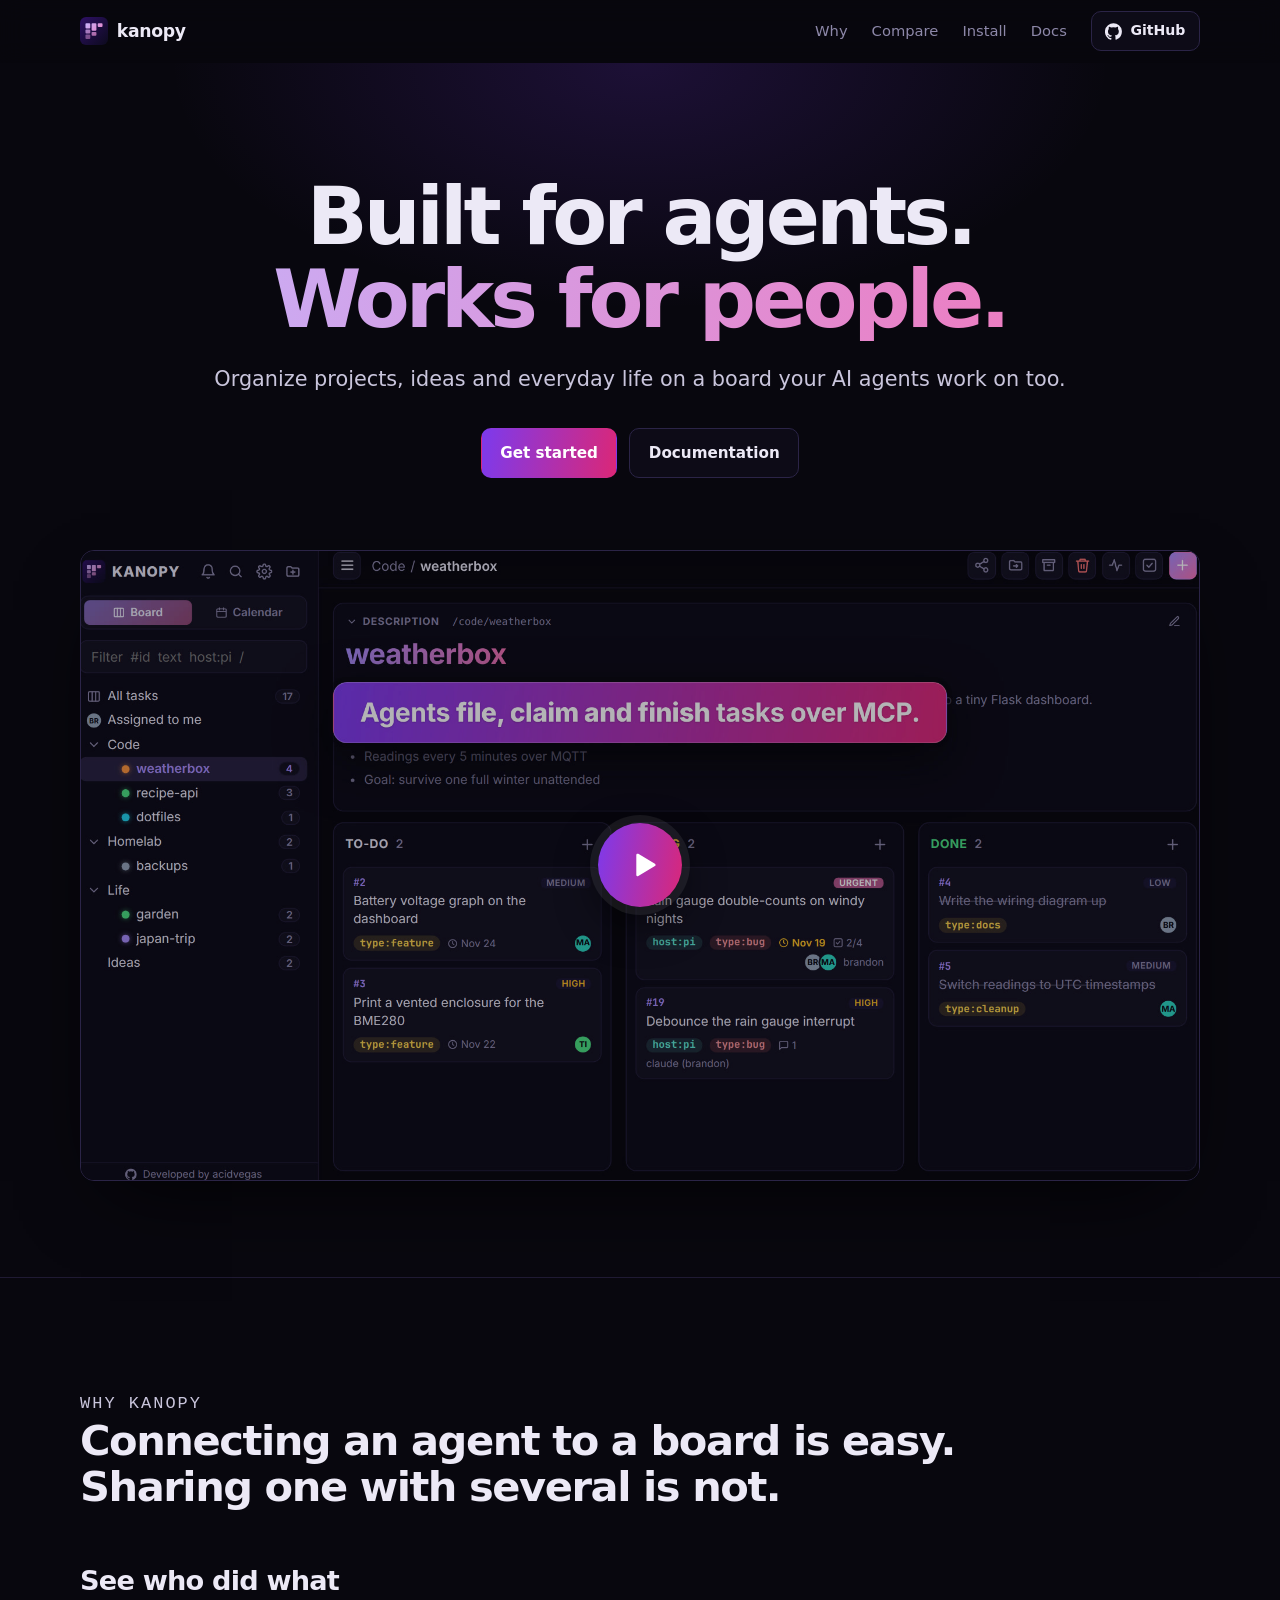
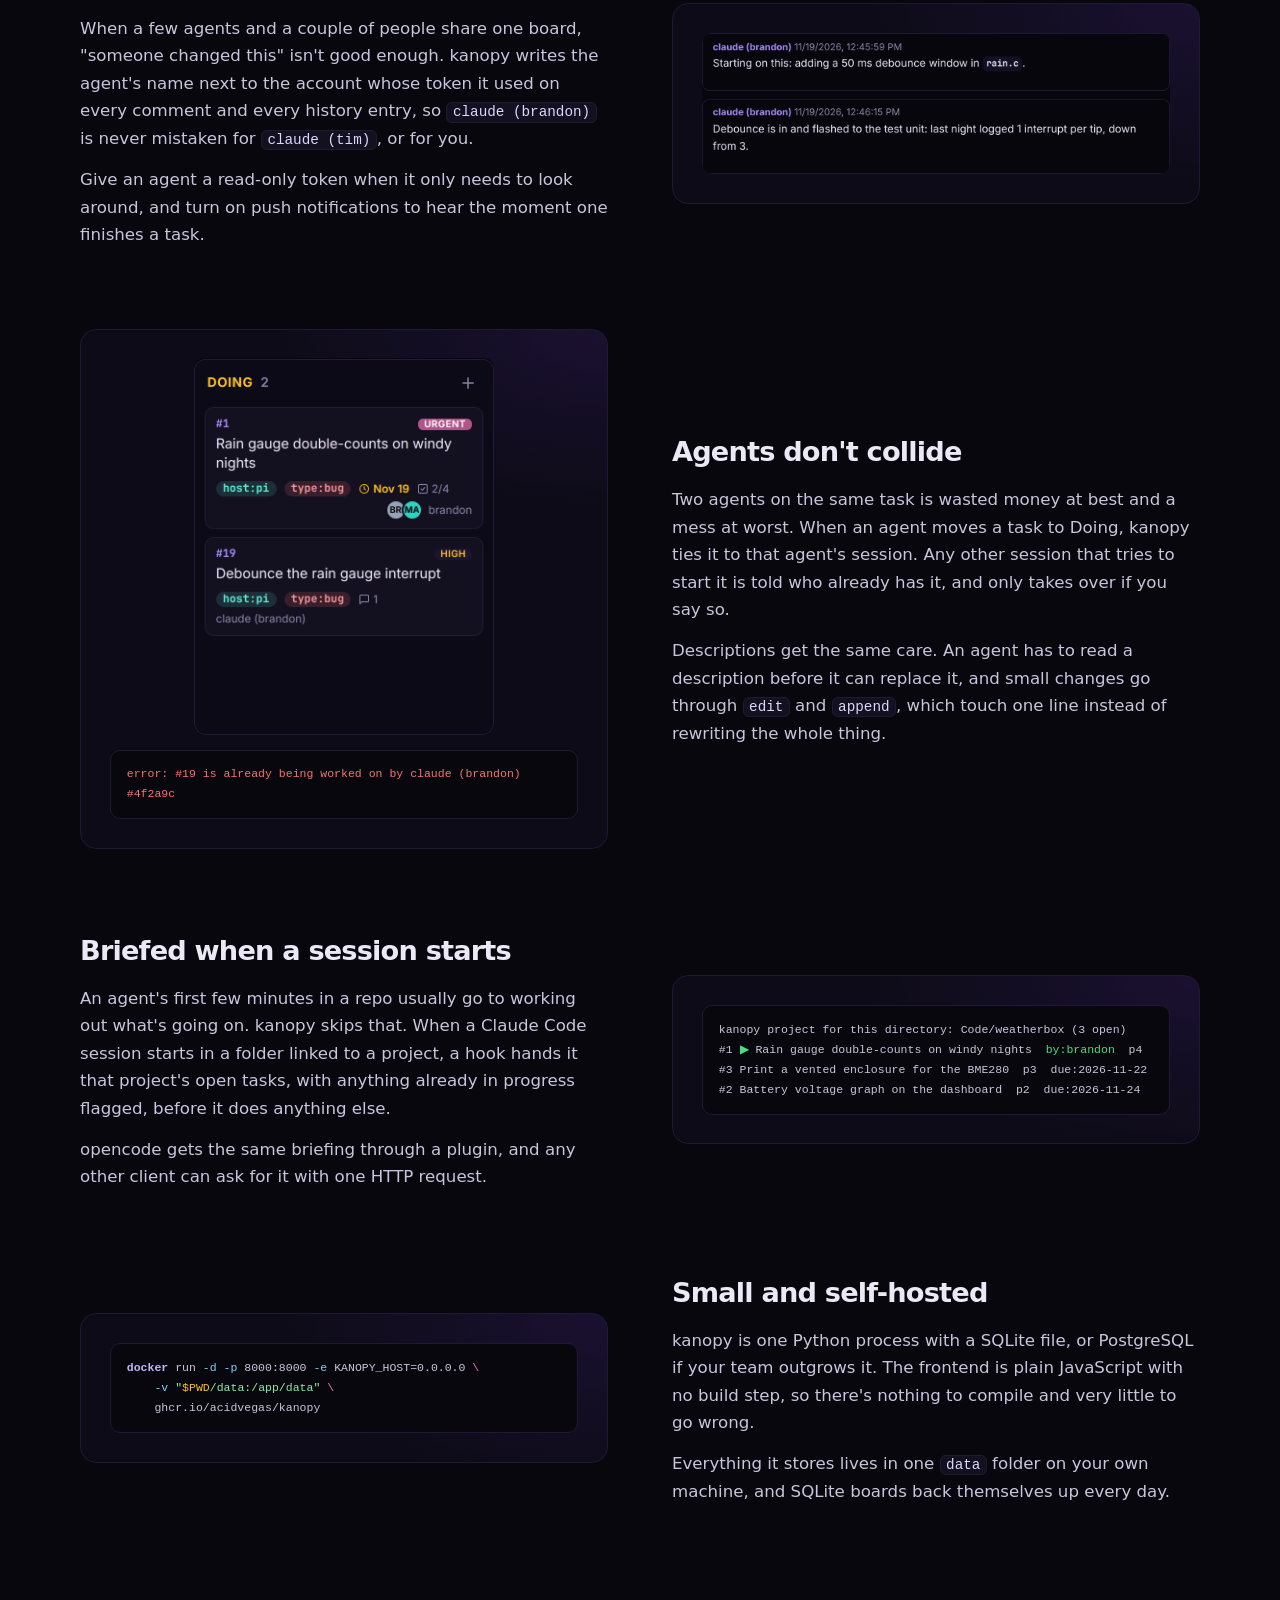
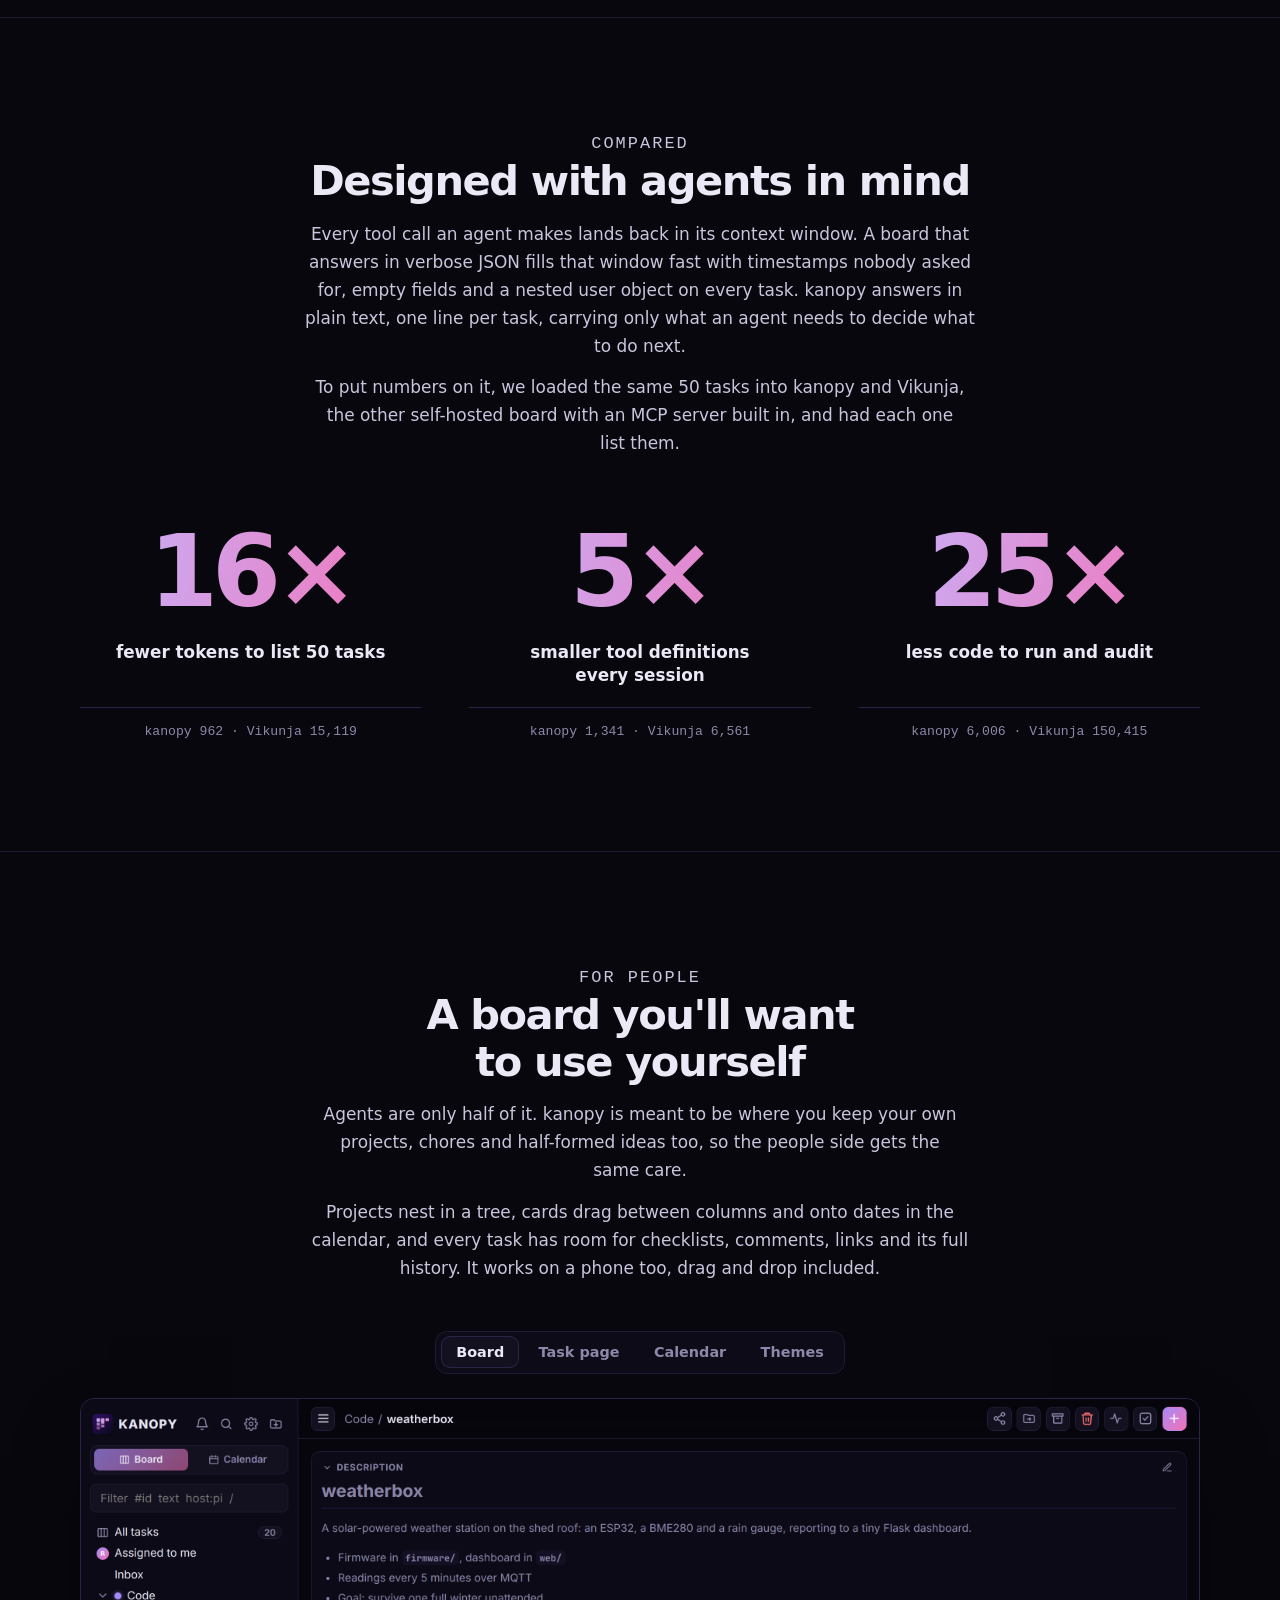
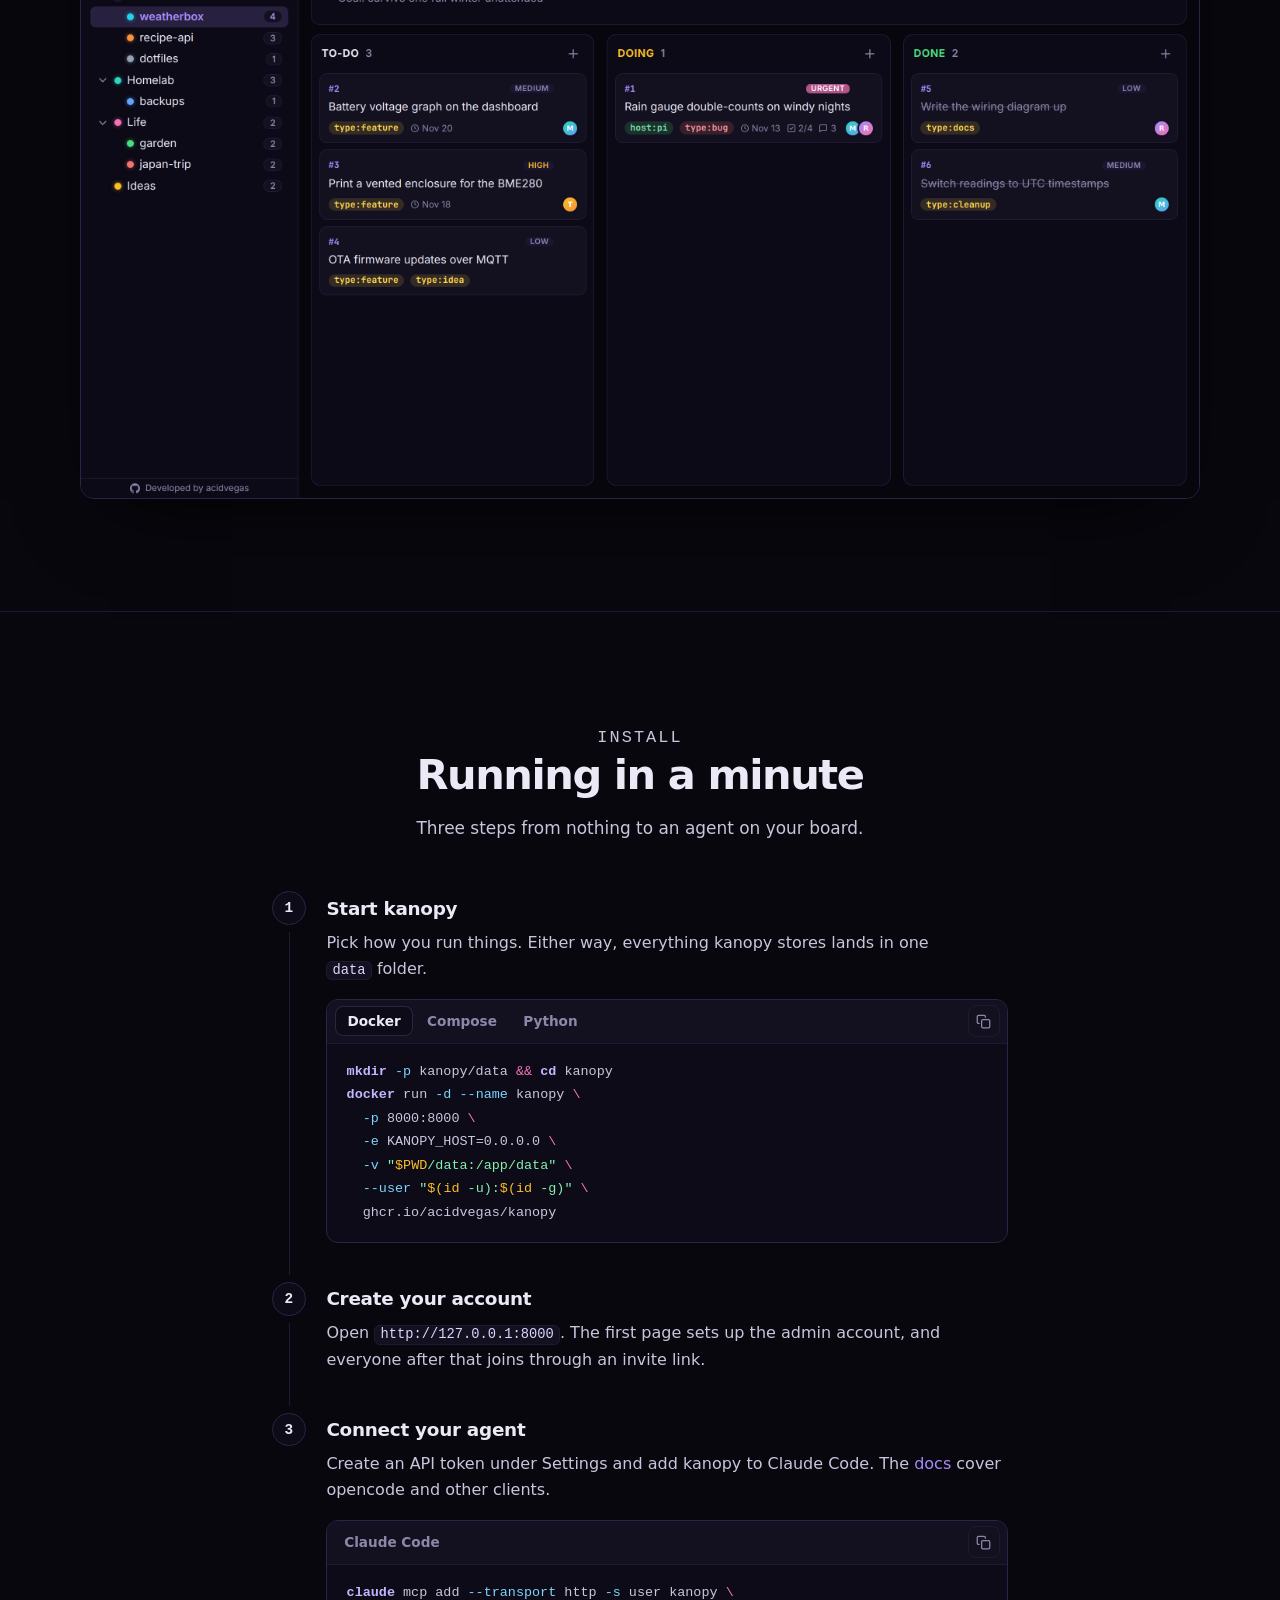
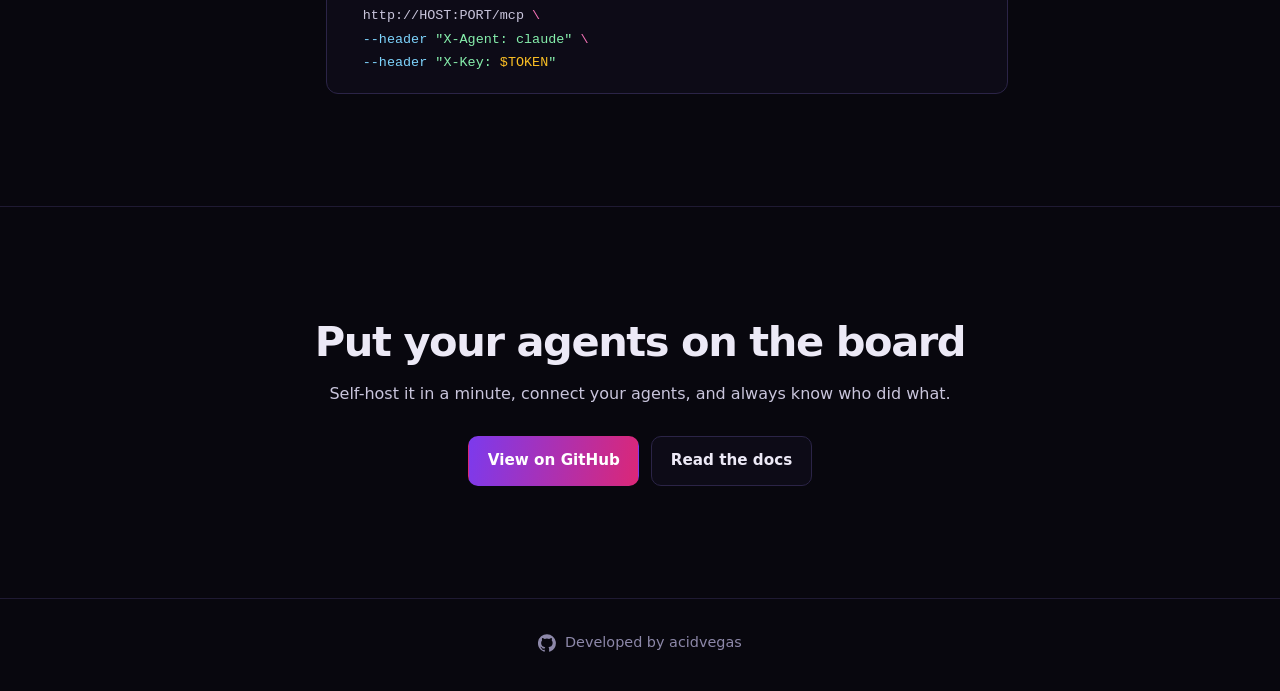
==== index.html @ 399402bb "kanopy site" ====
<!-- site - Developed by acidvegas in HTML (https://github.com/acidvegas) -->
<!-- index.html -->

<!doctype html>
<html lang="en">
<head>
	<meta charset="utf-8">
	<meta name="viewport" content="width=device-width, initial-scale=1, viewport-fit=cover">
	<title>kanopy · Built for agents. Works for people.</title>
	<meta name="description" content="Organize projects, ideas and everyday life on a self-hosted kanban board your AI agents work on too.">
	<meta name="theme-color" content="#08070e">
	<meta property="og:title" content="kanopy · Built for agents. Works for people.">
	<meta property="og:description" content="Organize projects, ideas and everyday life on a board your AI agents work on too.">
	<meta property="og:image" content="https://acidvegas.github.io/kanopy/assets/img/og.png">
	<meta property="og:type" content="website">
	<meta name="twitter:card" content="summary_large_image">
	<link rel="icon" href="assets/img/favicon.svg" type="image/svg+xml">
	<link rel="icon" href="assets/img/favicon.ico" sizes="48x48">
	<link rel="apple-touch-icon" href="assets/img/apple-touch-icon.png">
	<link rel="stylesheet" href="assets/style.css">
</head>
<body>

<header class="nav">
	<div class="wrap">
		<a class="brand" href="./"><img src="assets/img/favicon.svg" alt="">kanopy</a>
		<nav class="nav-links" aria-label="Main">
			<a href="#why">Why</a>
			<a href="#compare">Compare</a>
			<a href="#install">Install</a>
			<a href="docs.html">Docs</a>
		</nav>
		<a class="btn sm gh" href="https://github.com/acidvegas/kanopy"><svg viewBox="0 0 24 24" fill="currentColor"><path d="M12 .3a12 12 0 0 0-3.8 23.4c.6.1.8-.3.8-.6v-2c-3.3.7-4-1.6-4-1.6-.6-1.4-1.4-1.8-1.4-1.8-1-.7.1-.7.1-.7 1.2.1 1.8 1.2 1.8 1.2 1 1.8 2.8 1.3 3.5 1 0-.8.4-1.3.7-1.6-2.7-.3-5.5-1.3-5.5-5.9 0-1.3.5-2.4 1.2-3.2 0-.3-.5-1.5.2-3.2 0 0 1-.3 3.3 1.2a11.5 11.5 0 0 1 6 0c2.3-1.5 3.3-1.2 3.3-1.2.6 1.7.2 2.9.1 3.2.8.8 1.2 1.9 1.2 3.2 0 4.6-2.8 5.6-5.5 5.9.5.4.8 1.1.8 2.2v3.3c0 .3.2.7.8.6A12 12 0 0 0 12 .3"/></svg>GitHub</a>
		<button class="menu" type="button" aria-label="Menu"><svg viewBox="0 0 24 24" fill="none" stroke="currentColor" stroke-width="2" stroke-linecap="round"><path d="M4 7h16M4 12h16M4 17h16"/></svg></button>
	</div>
</header>

<main>
	<section class="hero">
		<div class="wrap">
			<h1><span>Built for agents.</span><span class="grad">Works for people.</span></h1>
			<p class="sub">Organize projects, ideas and everyday life on a board your AI agents work on too.</p>
			<div class="cta">
				<a class="btn primary" href="#install">Get started</a>
				<a class="btn" href="docs.html">Documentation</a>
			</div>
			<div class="showcase reveal">
				<div class="frame">
					<div class="player">
						<video src="assets/promo.mp4" poster="assets/promo.jpg" preload="metadata" playsinline></video>
						<button class="play" type="button" aria-label="Play the tour"><span><svg viewBox="0 0 24 24"><path d="M7 4.5v15a1 1 0 0 0 1.5.86l12.5-7.5a1 1 0 0 0 0-1.72L8.5 3.64A1 1 0 0 0 7 4.5z"/></svg></span></button>
					</div>
				</div>
			</div>
		</div>
	</section>

	<section id="why">
		<div class="wrap">
			<div class="head wide reveal">
				<p class="eyebrow">Why kanopy</p>
				<h2>Connecting an agent to a board is easy.<br>Sharing one with several is not.</h2>
			</div>
			<div class="rows">
				<div class="row reveal">
					<div class="row-text">
						<h3>See who did what</h3>
						<p>When a few agents and a couple of people share one board, "someone changed this" isn't good enough. kanopy writes the agent's name next to the account whose token it used on every comment and every history entry, so <code>claude (brandon)</code> is never mistaken for <code>claude (tim)</code>, or for you.</p>
						<p>Give an agent a read-only token when it only needs to look around, and turn on push notifications to hear the moment one finishes a task.</p>
					</div>
					<div class="row-visual"><img src="assets/img/comments.png" alt="Two task comments signed claude (brandon)" width="1196" height="360" loading="lazy"></div>
				</div>
				<div class="row reveal">
					<div class="row-text">
						<h3>Agents don't collide</h3>
						<p>Two agents on the same task is wasted money at best and a mess at worst. When an agent moves a task to Doing, kanopy ties it to that agent's session. Any other session that tries to start it is told who already has it, and only takes over if you say so.</p>
						<p>Descriptions get the same care. An agent has to read a description before it can replace it, and small changes go through <code>edit</code> and <code>append</code>, which touch one line instead of rewriting the whole thing.</p>
					</div>
					<div class="row-visual stack">
						<img src="assets/img/claim.png" alt="A card in Doing claimed by claude (brandon)" width="624" height="784" loading="lazy" class="claim-img">
						<pre class="mini err">error: #19 is already being worked on by claude (brandon) #4f2a9c</pre>
					</div>
				</div>
				<div class="row reveal">
					<div class="row-text">
						<h3>Briefed when a session starts</h3>
						<p>An agent's first few minutes in a repo usually go to working out what's going on. kanopy skips that. When a Claude Code session starts in a folder linked to a project, a hook hands it that project's open tasks, with anything already in progress flagged, before it does anything else.</p>
						<p>opencode gets the same briefing through a plugin, and any other client can ask for it with one HTTP request.</p>
					</div>
					<div class="row-visual">
<pre class="mini">kanopy project for this directory: Code/weatherbox (3 open)
#1 <span class="o-ok">▶</span> Rain gauge double-counts on windy nights  <span class="o-ok">by:brandon</span>  p4
#3 Print a vented enclosure for the BME280  p3  due:2026-11-22
#2 Battery voltage graph on the dashboard  p2  due:2026-11-24</pre>
					</div>
				</div>
				<div class="row reveal">
					<div class="row-text">
						<h3>Small and self-hosted</h3>
						<p>kanopy is one Python process with a SQLite file, or PostgreSQL if your team outgrows it. The frontend is plain JavaScript with no build step, so there's nothing to compile and very little to go wrong.</p>
						<p>Everything it stores lives in one <code>data</code> folder on your own machine, and SQLite boards back themselves up every day.</p>
					</div>
					<div class="row-visual">
						<pre class="mini sh">docker run -d -p 8000:8000 -e KANOPY_HOST=0.0.0.0 \
    -v "$PWD/data:/app/data" \
    ghcr.io/acidvegas/kanopy</pre>
					</div>
				</div>
			</div>
		</div>
	</section>

	<section id="compare">
		<div class="wrap">
			<div class="head center reveal">
				<p class="eyebrow">Compared</p>
				<h2>Designed with agents in mind</h2>
				<p>Every tool call an agent makes lands back in its context window. A board that answers in verbose JSON fills that window fast with timestamps nobody asked for, empty fields and a nested user object on every task. kanopy answers in plain text, one line per task, carrying only what an agent needs to decide what to do next.</p>
				<p>To put numbers on it, we loaded the same 50 tasks into kanopy and Vikunja, the other self-hosted board with an MCP server built in, and had each one list them.</p>
			</div>
			<div class="diet reveal">
				<div class="mults">
					<div class="mult"><b class="grad">16×</b><span>fewer tokens to list 50 tasks</span><small>kanopy 962 · Vikunja 15,119</small></div>
					<div class="mult"><b class="grad">5×</b><span>smaller tool definitions every session</span><small>kanopy 1,341 · Vikunja 6,561</small></div>
					<div class="mult"><b class="grad">25×</b><span>less code to run and audit</span><small>kanopy 6,006 · Vikunja 150,415</small></div>
				</div>
			</div>
		</div>
	</section>

	<section id="screens">
		<div class="wrap">
			<div class="head center reveal">
				<p class="eyebrow">For people</p>
				<h2>A board you'll want to use yourself</h2>
				<p>Agents are only half of it. kanopy is meant to be where you keep your own projects, chores and half-formed ideas too, so the people side gets the same care.</p>
				<p>Projects nest in a tree, cards drag between columns and onto dates in the calendar, and every task has room for checklists, comments, links and its full history. It works on a phone too, drag and drop included.</p>
			</div>
			<div class="tabs reveal" role="tablist" aria-label="Screenshots">
				<button role="tab" id="t-board" aria-controls="p-board" aria-selected="true">Board</button>
				<button role="tab" id="t-task" aria-controls="p-task" aria-selected="false" tabindex="-1">Task page</button>
				<button role="tab" id="t-cal" aria-controls="p-cal" aria-selected="false" tabindex="-1">Calendar</button>
				<button role="tab" id="t-themes" aria-controls="p-themes" aria-selected="false" tabindex="-1">Themes</button>
			</div>
			<div class="reveal">
				<figure class="shot on" id="p-board" role="tabpanel" aria-labelledby="t-board"><div class="frame"><img src="assets/img/project.png" alt="A project board with To-Do, Doing and Done columns" width="2880" height="1800"></div></figure>
				<figure class="shot" id="p-task" role="tabpanel" aria-labelledby="t-task"><div class="frame"><img src="assets/img/task.png" alt="A task page with checklist, comments and fields" width="2880" height="1800" loading="lazy"></div></figure>
				<figure class="shot" id="p-cal" role="tabpanel" aria-labelledby="t-cal"><div class="frame"><img src="assets/img/calendar.png" alt="The month calendar view" width="2880" height="1800" loading="lazy"></div></figure>
				<figure class="shot" id="p-themes" role="tabpanel" aria-labelledby="t-themes"><div class="carousel"><div class="slides">
					<img class="on" src="assets/themes/purple.jpg" alt="kanopy in the Purple theme" width="1920" height="1080">
					<img src="assets/themes/dracula.jpg" alt="kanopy in the Dracula theme" width="1920" height="1080">
					<img src="assets/themes/nord.jpg" alt="kanopy in the Nord theme" width="1920" height="1080">
					<img src="assets/themes/gruvbox.jpg" alt="kanopy in the Gruvbox theme" width="1920" height="1080">
					<img src="assets/themes/catppuccin.jpg" alt="kanopy in the Catppuccin Mocha theme" width="1920" height="1080">
					<img src="assets/themes/tokyonight.jpg" alt="kanopy in the Tokyo Night theme" width="1920" height="1080">
					<img src="assets/themes/onedark.jpg" alt="kanopy in the One Dark theme" width="1920" height="1080">
					<img src="assets/themes/monokai.jpg" alt="kanopy in the Monokai theme" width="1920" height="1080">
					<img src="assets/themes/githubdark.jpg" alt="kanopy in the GitHub Dark theme" width="1920" height="1080">
					<img src="assets/themes/github.jpg" alt="kanopy in the GitHub Light theme" width="1920" height="1080">
				</div></div></figure>
			</div>
		</div>
	</section>

	<section id="install">
		<div class="wrap install">
			<div class="head center reveal">
				<p class="eyebrow">Install</p>
				<h2>Running in a minute</h2>
				<p>Three steps from nothing to an agent on your board.</p>
			</div>
			<ol class="setup">
				<li class="reveal">
					<div class="setup-text">
						<h3>Start kanopy</h3>
						<p>Pick how you run things. Either way, everything kanopy stores lands in one <code>data</code> folder.</p>
					</div>
					<div class="term">
						<div class="term-bar">
							<div class="term-tabs" role="tablist" aria-label="Install method">
								<button role="tab" id="i-docker" aria-controls="ip-docker" aria-selected="true">Docker</button>
								<button role="tab" id="i-compose" aria-controls="ip-compose" aria-selected="false" tabindex="-1">Compose</button>
								<button role="tab" id="i-venv" aria-controls="ip-venv" aria-selected="false" tabindex="-1">Python</button>
							</div>
						</div>
<pre class="panel on" id="ip-docker" role="tabpanel" aria-labelledby="i-docker"><code>mkdir -p kanopy/data &amp;&amp; cd kanopy
docker run -d --name kanopy \
  -p 8000:8000 \
  -e KANOPY_HOST=0.0.0.0 \
  -v "$PWD/data:/app/data" \
  --user "$(id -u):$(id -g)" \
  ghcr.io/acidvegas/kanopy</code></pre>
<pre class="panel" id="ip-compose" role="tabpanel" aria-labelledby="i-compose"><code>git clone https://github.com/acidvegas/kanopy
cd kanopy
cp .env.example .env
mkdir -p data
docker compose up -d</code></pre>
<pre class="panel" id="ip-venv" role="tabpanel" aria-labelledby="i-venv"><code>git clone https://github.com/acidvegas/kanopy
cd kanopy
python3 -m venv venv
venv/bin/pip install -r requirements.txt
cp .env.example .env
venv/bin/python -m kanopy.app</code></pre>
					</div>
				</li>
				<li class="reveal">
					<div class="setup-text">
						<h3>Create your account</h3>
						<p>Open <code>http://127.0.0.1:8000</code>. The first page sets up the admin account, and everyone after that joins through an invite link.</p>
					</div>
				</li>
				<li class="reveal">
					<div class="setup-text">
						<h3>Connect your agent</h3>
						<p>Create an API token under Settings and add kanopy to Claude Code. The <a href="docs.html#connecting-agents">docs</a> cover opencode and other clients.</p>
					</div>
					<div class="term">
						<div class="term-bar"><span class="term-title">Claude Code</span></div>
<pre class="panel on"><code>claude mcp add --transport http -s user kanopy \
  http://HOST:PORT/mcp \
  --header "X-Agent: claude" \
  --header "X-Key: $TOKEN"</code></pre>
					</div>
				</li>
			</ol>
		</div>
	</section>

	<section>
		<div class="wrap final reveal">
			<h2>Put your agents on the board</h2>
			<p>Self-host it in a minute, connect your agents, and always know who did what.</p>
			<div class="cta">
				<a class="btn primary" href="https://github.com/acidvegas/kanopy">View on GitHub</a>
				<a class="btn" href="docs.html">Read the docs</a>
			</div>
		</div>
	</section>
</main>

<footer>
	<a href="https://github.com/acidvegas"><svg viewBox="0 0 24 24" fill="currentColor" aria-hidden="true"><path d="M12 .3a12 12 0 0 0-3.8 23.4c.6.1.8-.3.8-.6v-2c-3.3.7-4-1.6-4-1.6-.6-1.4-1.4-1.8-1.4-1.8-1-.7.1-.7.1-.7 1.2.1 1.8 1.2 1.8 1.2 1 1.8 2.8 1.3 3.5 1 0-.8.4-1.3.7-1.6-2.7-.3-5.5-1.3-5.5-5.9 0-1.3.5-2.4 1.2-3.2 0-.3-.5-1.5.2-3.2 0 0 1-.3 3.3 1.2a11.5 11.5 0 0 1 6 0c2.3-1.5 3.3-1.2 3.3-1.2.6 1.7.2 2.9.1 3.2.8.8 1.2 1.9 1.2 3.2 0 4.6-2.8 5.6-5.5 5.9.5.4.8 1.1.8 2.2v3.3c0 .3.2.7.8.6A12 12 0 0 0 12 .3"/></svg>Developed by acidvegas</a>
</footer>

<script src="assets/site.js"></script>
</body>
</html>
---- assets/style.css ----
/* kanopy site - Developed by acidvegas (https://github.com/acidvegas) */

:root {
	--bg:      #08070e;
	--bg-2:    #0d0b17;
	--raised:  #131020;
	--line:    #1f1a33;
	--line-2:  #2b2447;
	--text:    #ece9f6;
	--soft:    #c9c5dc;
	--muted:   #8d88a9;
	--accent:  #a78bfa;
	--ok:      #4ade80;
	--danger:  #f87171;
	--grad:    linear-gradient(100deg, #c4b5fd, #f472b6);
	--btn:     linear-gradient(100deg, #7c3aed, #db2777);
	--wrap:    1120px;
	--sans:    Inter, ui-sans-serif, system-ui, -apple-system, 'Segoe UI', Roboto, sans-serif;
	--mono:    ui-monospace, 'JetBrains Mono', 'SFMono-Regular', Menlo, Consolas, monospace;
	color-scheme: dark;
}

*, *::before, *::after { box-sizing: border-box; }
html { scroll-behavior: smooth; scroll-padding-top: 80px; -webkit-text-size-adjust: 100%; }
p, li { text-wrap: pretty; }
body { margin: 0; background: var(--bg); color: var(--text); font: 16px/1.65 var(--sans); -webkit-font-smoothing: antialiased; overflow-x: hidden; }
img, video { max-width: 100%; height: auto; display: block; }
a { color: var(--accent); text-decoration: none; }
a:hover { color: #c4b5fd; }
code, pre, kbd { font-family: var(--mono); }
:not(pre) > code { font-size: .86em; background: var(--raised); border: 1px solid var(--line); border-radius: 6px; padding: .08em .38em; color: #ddd6fe; }
::selection { background: rgba(167, 139, 250, .35); }
:focus-visible { outline: 2px solid var(--accent); outline-offset: 3px; border-radius: 6px; }
.wrap { width: min(var(--wrap), 100% - 2.5rem); margin-inline: auto; }
.grad { background: var(--grad); -webkit-background-clip: text; background-clip: text; color: transparent; }

/* nav */
.nav { position: sticky; top: 0; z-index: 50; padding-top: env(safe-area-inset-top, 0px); background: rgba(8, 7, 14, .78); backdrop-filter: blur(12px); -webkit-backdrop-filter: blur(12px); border-bottom: 1px solid transparent; transition: border-color .2s; }
.nav.scrolled { border-bottom-color: var(--line); }
.nav .wrap { display: flex; align-items: center; gap: 1.5rem; height: 62px; }
.brand { display: flex; align-items: center; gap: .55rem; color: var(--text); font-weight: 750; font-size: 1.08rem; letter-spacing: -.02em; }
.brand img { width: 28px; height: 28px; }
.brand:hover { color: var(--text); }
.nav-links { display: flex; gap: 1.5rem; margin-left: auto; }
.nav-links a { color: var(--muted); font-size: .92rem; font-weight: 500; }
.nav-links a:hover, .nav-links a.on { color: var(--text); }
.menu { display: none; margin-left: auto; background: none; border: 1px solid var(--line); color: var(--text); border-radius: 10px; width: 40px; height: 40px; cursor: pointer; }
.menu svg { width: 20px; height: 20px; }

/* buttons */
.btn { display: inline-flex; align-items: center; gap: .5rem; padding: .7rem 1.15rem; border-radius: 10px; font-weight: 600; font-size: .95rem; border: 1px solid var(--line-2); color: var(--text); background: var(--bg-2); transition: border-color .15s, filter .15s; white-space: nowrap; }
.btn:hover { color: var(--text); border-color: var(--muted); }
.btn svg { width: 17px; height: 17px; flex: none; }
.btn.primary { background: var(--btn); border-color: transparent; color: #fff; }
.btn.primary:hover { filter: brightness(1.08); }
.btn.sm { padding: .45rem .85rem; font-size: .88rem; }

/* hero */
.hero { padding: clamp(4rem, 10vw, 7rem) 0 clamp(4rem, 8vw, 6rem); text-align: center; position: relative; }
.hero::before { content: ''; position: absolute; inset: 0 0 auto; height: 620px; z-index: -1; pointer-events: none; background: radial-gradient(42rem 22rem at 50% 0%, rgba(124, 58, 237, .18), transparent 70%); }
h1 { font-size: clamp(2.7rem, 7vw, 5rem); line-height: 1.04; letter-spacing: -.05em; margin: 0 0 1.3rem; font-weight: 800; }
h1 span { display: block; }
.sub { font-size: clamp(1.08rem, 2vw, 1.3rem); color: var(--soft); margin: 0 auto 2rem; text-wrap: balance; }
.cta { display: flex; gap: .75rem; justify-content: center; flex-wrap: wrap; }

/* video */
.showcase { margin: clamp(3rem, 7vw, 4.5rem) auto 0; }
.frame { border: 1px solid var(--line-2); border-radius: 14px; overflow: hidden; background: var(--bg-2); box-shadow: 0 30px 80px -30px rgba(0, 0, 0, .9); }
.player { position: relative; aspect-ratio: 16 / 9; background: #000; }
.player video { width: 100%; height: 100%; object-fit: cover; }
.play { position: absolute; inset: 0; display: grid; place-items: center; border: 0; background: rgba(8, 7, 14, .3); cursor: pointer; transition: background .2s; }
.play:hover { background: rgba(8, 7, 14, .15); }
.play span { display: grid; place-items: center; width: clamp(60px, 8vw, 84px); aspect-ratio: 1; border-radius: 50%; background: var(--btn); box-shadow: 0 0 0 8px rgba(255, 255, 255, .07), 0 16px 40px rgba(0, 0, 0, .6); transition: transform .2s; }
.play:hover span { transform: scale(1.05); }
.play svg { width: 38%; height: 38%; margin-left: 6%; fill: #fff; }
.player.playing .play { display: none; }

/* sections */
section { padding: clamp(4.5rem, 10vw, 7rem) 0; }
section + section { border-top: 1px solid var(--line); }
.eyebrow { font-family: var(--mono); font-size: .78rem; letter-spacing: .12em; text-transform: uppercase; color: var(--accent); margin: 0 0 .8rem; }
h2 { font-size: clamp(1.9rem, 3.6vw, 2.6rem); line-height: 1.12; letter-spacing: -.035em; margin: 0 0 1rem; font-weight: 750; text-wrap: balance; }
h3 { font-size: 1.15rem; letter-spacing: -.015em; margin: 0 0 .5rem; }
.head { max-width: 42rem; margin-bottom: 3rem; }
.head p { color: var(--soft); font-size: 1.06rem; margin: 0; }
.head p + p { margin-top: .85rem; }
.head.wide { max-width: none; }
.head.center { margin-inline: auto; text-align: center; }

/* why: feature rows */
.rows { display: grid; gap: clamp(3rem, 7vw, 5rem); }
.row { display: grid; grid-template-columns: minmax(0, 1fr) minmax(0, 1fr); gap: clamp(2rem, 5vw, 4.5rem); align-items: center; }
.row:nth-child(even) .row-text { order: 2; }
.row-text h3 { font-size: clamp(1.35rem, 2.4vw, 1.7rem); letter-spacing: -.03em; margin-bottom: .7rem; }
.row-text p { margin: 0; color: var(--soft); font-size: 1.04rem; }
.row-text p + p { margin-top: .85rem; }
.row-visual { border: 1px solid var(--line); border-radius: 16px; background: radial-gradient(30rem 16rem at 100% 0%, rgba(124, 58, 237, .12), transparent 70%), var(--bg-2); padding: clamp(1rem, 3vw, 1.8rem); }
.row-visual img { border-radius: 10px; margin-inline: auto; }
.row-visual.stack { display: grid; gap: .9rem; justify-items: center; }
.claim-img { width: min(100%, 300px); }
.mini { margin: 0; width: 100%; padding: .85rem 1rem; border: 1px solid var(--line); border-radius: 10px; background: var(--bg); font-size: .72rem; line-height: 1.75; color: var(--soft); overflow-x: auto; white-space: pre; }
.mini.err { color: var(--danger); white-space: pre-wrap; }
.o-ok { color: var(--ok); } .o-dim { color: var(--muted); }

/* compare: big multipliers */
.diet { padding-top: 1rem; }
.mults { display: grid; grid-template-columns: repeat(3, minmax(0, 1fr)); gap: clamp(1.5rem, 4vw, 3rem); text-align: center; }
.mult { display: flex; flex-direction: column; }
.mult b { display: block; font-size: clamp(3.6rem, 9vw, 6.2rem); font-weight: 800; letter-spacing: -.06em; line-height: 1; padding-bottom: .1em; }
.mult span { display: block; text-wrap: balance; margin: .6rem auto 1.2rem; max-width: 17rem; color: var(--text); font-size: 1.05rem; font-weight: 600; line-height: 1.4; }
.mult small { display: block; margin-top: auto; padding-top: 1rem; border-top: 1px solid var(--line-2); color: var(--muted); font: .82rem var(--mono); }

/* themes carousel */
.carousel { position: relative; }
.slides { position: relative; aspect-ratio: 16 / 9; border: 1px solid var(--line-2); border-radius: 14px; overflow: hidden; background: var(--bg-2); }
.slides img { position: absolute; inset: 0; width: 100%; height: 100%; object-fit: cover; opacity: 0; transition: opacity .35s ease; }
.slides img.on { opacity: 1; }

/* copyable command */
.cmd { display: flex; align-items: center; gap: .7rem; background: var(--bg-2); border: 1px solid var(--line); border-radius: 10px; padding: .5rem .5rem .5rem .9rem; font-family: var(--mono); font-size: .8rem; min-width: 0; flex: 3 1 24rem; }
.cmd .prompt { color: var(--accent); user-select: none; }
.cmd code { overflow-x: auto; white-space: nowrap; scrollbar-width: none; color: var(--soft); }
.cmd code::-webkit-scrollbar { display: none; }
.copy { flex: none; display: grid; place-items: center; width: 32px; height: 32px; border-radius: 8px; border: 1px solid var(--line); background: var(--raised); color: var(--muted); cursor: pointer; }
.copy:hover { color: var(--text); border-color: var(--muted); }
.copy svg { width: 15px; height: 15px; }
.copy.done { color: var(--ok); border-color: var(--ok); }

/* compare */
.table-wrap { overflow-x: auto; border: 1px solid var(--line); border-radius: 14px; background: var(--bg-2); }
table { width: 100%; border-collapse: collapse; font-size: .92rem; }
th, td { text-align: left; padding: .8rem 1rem; border-bottom: 1px solid var(--line); vertical-align: top; }
tr:last-child td { border-bottom: 0; }
th { font-weight: 600; color: var(--muted); font-size: .78rem; text-transform: uppercase; letter-spacing: .08em; background: var(--raised); }
.compare td { color: var(--muted); }
.compare td:first-child { color: var(--soft); font-weight: 500; min-width: 13rem; }
.compare th:nth-child(2), .compare td:nth-child(2) { background: rgba(167, 139, 250, .07); color: var(--text); font-weight: 600; }
.compare i { display: inline-block; width: 16px; height: 16px; border-radius: 50%; margin-right: .5rem; vertical-align: -3px; background: center / 10px no-repeat; }
.compare i.y { background-color: rgba(74, 222, 128, .16); background-image: url("data:image/svg+xml,%3Csvg xmlns='http://www.w3.org/2000/svg' viewBox='0 0 24 24' fill='none' stroke='%234ade80' stroke-width='3.4' stroke-linecap='round' stroke-linejoin='round'%3E%3Cpath d='M20 6 9 17l-5-5'/%3E%3C/svg%3E"); }
.compare i.n { background-color: rgba(248, 113, 113, .14); background-image: url("data:image/svg+xml,%3Csvg xmlns='http://www.w3.org/2000/svg' viewBox='0 0 24 24' fill='none' stroke='%23f87171' stroke-width='3.4' stroke-linecap='round'%3E%3Cpath d='M18 6 6 18M6 6l12 12'/%3E%3C/svg%3E"); }
.compare i.m { background-color: rgba(251, 191, 36, .14); background-image: url("data:image/svg+xml,%3Csvg xmlns='http://www.w3.org/2000/svg' viewBox='0 0 24 24' fill='none' stroke='%23fbbf24' stroke-width='3.4' stroke-linecap='round'%3E%3Cpath d='M6 12h12'/%3E%3C/svg%3E"); }

/* tabs */
.tabs { display: flex; gap: .25rem; flex-wrap: wrap; padding: .3rem; border: 1px solid var(--line); border-radius: 12px; background: var(--bg-2); width: fit-content; max-width: 100%; margin: 0 auto 1.5rem; }
.tabs button { font: 600 .9rem var(--sans); color: var(--muted); background: none; border: 0; padding: .5rem .95rem; border-radius: 9px; cursor: pointer; }
.tabs button:hover { color: var(--text); }
.tabs button[aria-selected="true"] { color: var(--text); background: var(--raised); box-shadow: inset 0 0 0 1px var(--line-2); }
.shot { display: none; margin: 0; }
.shot.on { display: block; }

/* install */
.install { max-width: 46rem; margin-inline: auto; }
.setup { list-style: none; margin: 0; padding: 0; counter-reset: setup; display: grid; grid-template-columns: minmax(0, 1fr); gap: 2.4rem; }
.setup li { position: relative; padding-left: 3.4rem; }
.setup li::before { counter-increment: setup; content: counter(setup); position: absolute; left: 0; top: .05rem; display: grid; place-items: center; width: 2.1rem; height: 2.1rem; border-radius: 50%; border: 1px solid var(--line-2); background: var(--bg-2); color: var(--text); font: 700 .9rem var(--mono); }
.setup li:not(:last-child)::after { content: ''; position: absolute; left: 1.05rem; top: 2.6rem; bottom: -2rem; width: 1px; background: var(--line); }
.setup-text h3 { font-size: 1.15rem; margin: .2rem 0 .35rem; }
.setup-text p { margin: 0; color: var(--soft); text-wrap: pretty; }
.term { min-width: 0; margin-top: 1rem; border: 1px solid var(--line-2); border-radius: 12px; background: var(--bg-2); overflow: hidden; }
.term-bar { position: relative; display: flex; align-items: center; min-height: 44px; padding: 0 3.2rem 0 .5rem; border-bottom: 1px solid var(--line); background: var(--raised); }
.term-title { padding: 0 .55rem; color: var(--muted); font-size: .85rem; font-weight: 600; }
.term-tabs { display: flex; gap: .15rem; }
.term-tabs button { font: 600 .85rem var(--sans); color: var(--muted); background: none; border: 0; padding: .45rem .75rem; border-radius: 8px; cursor: pointer; }
.term-tabs button:hover { color: var(--text); }
.term-tabs button[aria-selected="true"] { color: var(--text); background: var(--bg-2); box-shadow: inset 0 0 0 1px var(--line-2); }
.term .copy { position: absolute; right: .45rem; top: 50%; transform: translateY(-50%); }
.term pre { margin: 0; padding: 1rem 1.2rem 1.1rem; overflow-x: auto; font-size: .84rem; line-height: 1.75; color: var(--soft); }
.term pre.panel { display: none; }
.term pre.panel.on { display: block; }

/* shell highlighting */
.sh-k { color: #c4b5fd; font-weight: 600; }
.sh-f { color: #7dd3fc; }
.sh-s { color: #86efac; }
.sh-v { color: #fbbf24; }
.sh-o { color: #f472b6; }
.sh-c { color: var(--muted); font-style: italic; }

/* closing */
.final { text-align: center; }
.final p { color: var(--soft); margin: 0 auto 1.8rem; max-width: 40rem; }

/* footer */
footer { border-top: 1px solid var(--line); padding: 2rem 1.25rem calc(2rem + env(safe-area-inset-bottom, 0px)); text-align: center; }
footer a { display: inline-flex; align-items: center; gap: .55rem; color: var(--muted); font-size: .9rem; }
footer a:hover { color: var(--text); }
footer svg { width: 18px; height: 18px; }

/* reveal */
.reveal { opacity: 0; transform: translateY(14px); transition: opacity .6s ease, transform .6s ease; }
.reveal.in { opacity: 1; transform: none; }

/* docs */
.docs { display: grid; grid-template-columns: 240px minmax(0, 1fr); gap: 3rem; padding: 2.5rem 0 5rem; }
.toc { position: sticky; top: 86px; align-self: start; max-height: calc(100vh - 110px); overflow-y: auto; font-size: .9rem; scrollbar-width: thin; }
.toc p { font-family: var(--mono); font-size: .72rem; letter-spacing: .12em; text-transform: uppercase; color: var(--muted); margin: 0 0 .7rem; }
.toc a { display: block; color: var(--muted); padding: .3rem .75rem; border-left: 2px solid var(--line); }
.toc a.sub { padding-left: 1.5rem; font-size: .86rem; }
.toc a:hover { color: var(--text); }
.toc a.on { color: var(--text); border-left-color: var(--accent); }
.prose { max-width: 48rem; }
.prose h1 { font-size: clamp(2.1rem, 5vw, 2.8rem); text-align: left; margin: 0 0 .6rem; }
.prose > .intro { color: var(--soft); font-size: 1.08rem; margin-bottom: 2.5rem; }
.prose h2 { font-size: 1.65rem; margin: 3rem 0 1rem; padding-top: 1.5rem; border-top: 1px solid var(--line); }
.prose h3 { font-size: 1.18rem; margin: 2rem 0 .6rem; }
.prose a.anchor { color: var(--line-2); margin-left: .4rem; opacity: 0; font-weight: 500; }
.prose h2:hover a.anchor, .prose h3:hover a.anchor { opacity: 1; }
.prose p, .prose li { color: var(--soft); }
.prose ul { padding-left: 1.3rem; }
.prose li { margin: .35rem 0; }
.prose li::marker { color: var(--accent); }
.prose strong { color: var(--text); }
.prose em { font-style: normal; color: var(--muted); }
.prose .table-wrap { margin: 1.2rem 0; }
.prose pre { position: relative; background: var(--bg-2); border: 1px solid var(--line); border-radius: 10px; padding: 1rem 3.2rem 1rem 1.1rem; overflow-x: auto; font-size: .84rem; line-height: 1.7; }
.prose pre .copy { position: absolute; top: .55rem; right: .55rem; }
.prose details { border: 1px solid var(--line); border-radius: 12px; background: var(--bg-2); margin: 1rem 0; }
.prose summary { cursor: pointer; padding: .85rem 1.1rem; font-weight: 600; }
.prose details > :not(summary) { margin-inline: 1.1rem; }
.prose details > :last-child { margin-bottom: 1.1rem; }

@media (max-width: 900px) {
	.row { grid-template-columns: minmax(0, 1fr); }
	.row:nth-child(even) .row-text { order: 0; }
	.docs { grid-template-columns: minmax(0, 1fr); gap: 1rem; }
	.toc { position: static; max-height: none; border: 1px solid var(--line); border-radius: 12px; padding: 1rem; background: var(--bg-2); }
}
@media (max-width: 760px) {
	.mults { grid-template-columns: minmax(0, 1fr); }
		.menu { display: grid; place-items: center; }
	.nav-links { display: none; position: absolute; top: 62px; left: 0; right: 0; flex-direction: column; gap: 0; background: var(--bg); border-bottom: 1px solid var(--line); padding: .5rem 1.25rem 1rem; }
	.nav.open .nav-links { display: flex; }
	.nav-links a { padding: .7rem 0; border-bottom: 1px solid var(--line); }
	.nav .btn.gh { display: none; }
}
@media (prefers-reduced-motion: reduce) {
	html { scroll-behavior: auto; }
	.reveal { opacity: 1; transform: none; transition: none; }
}
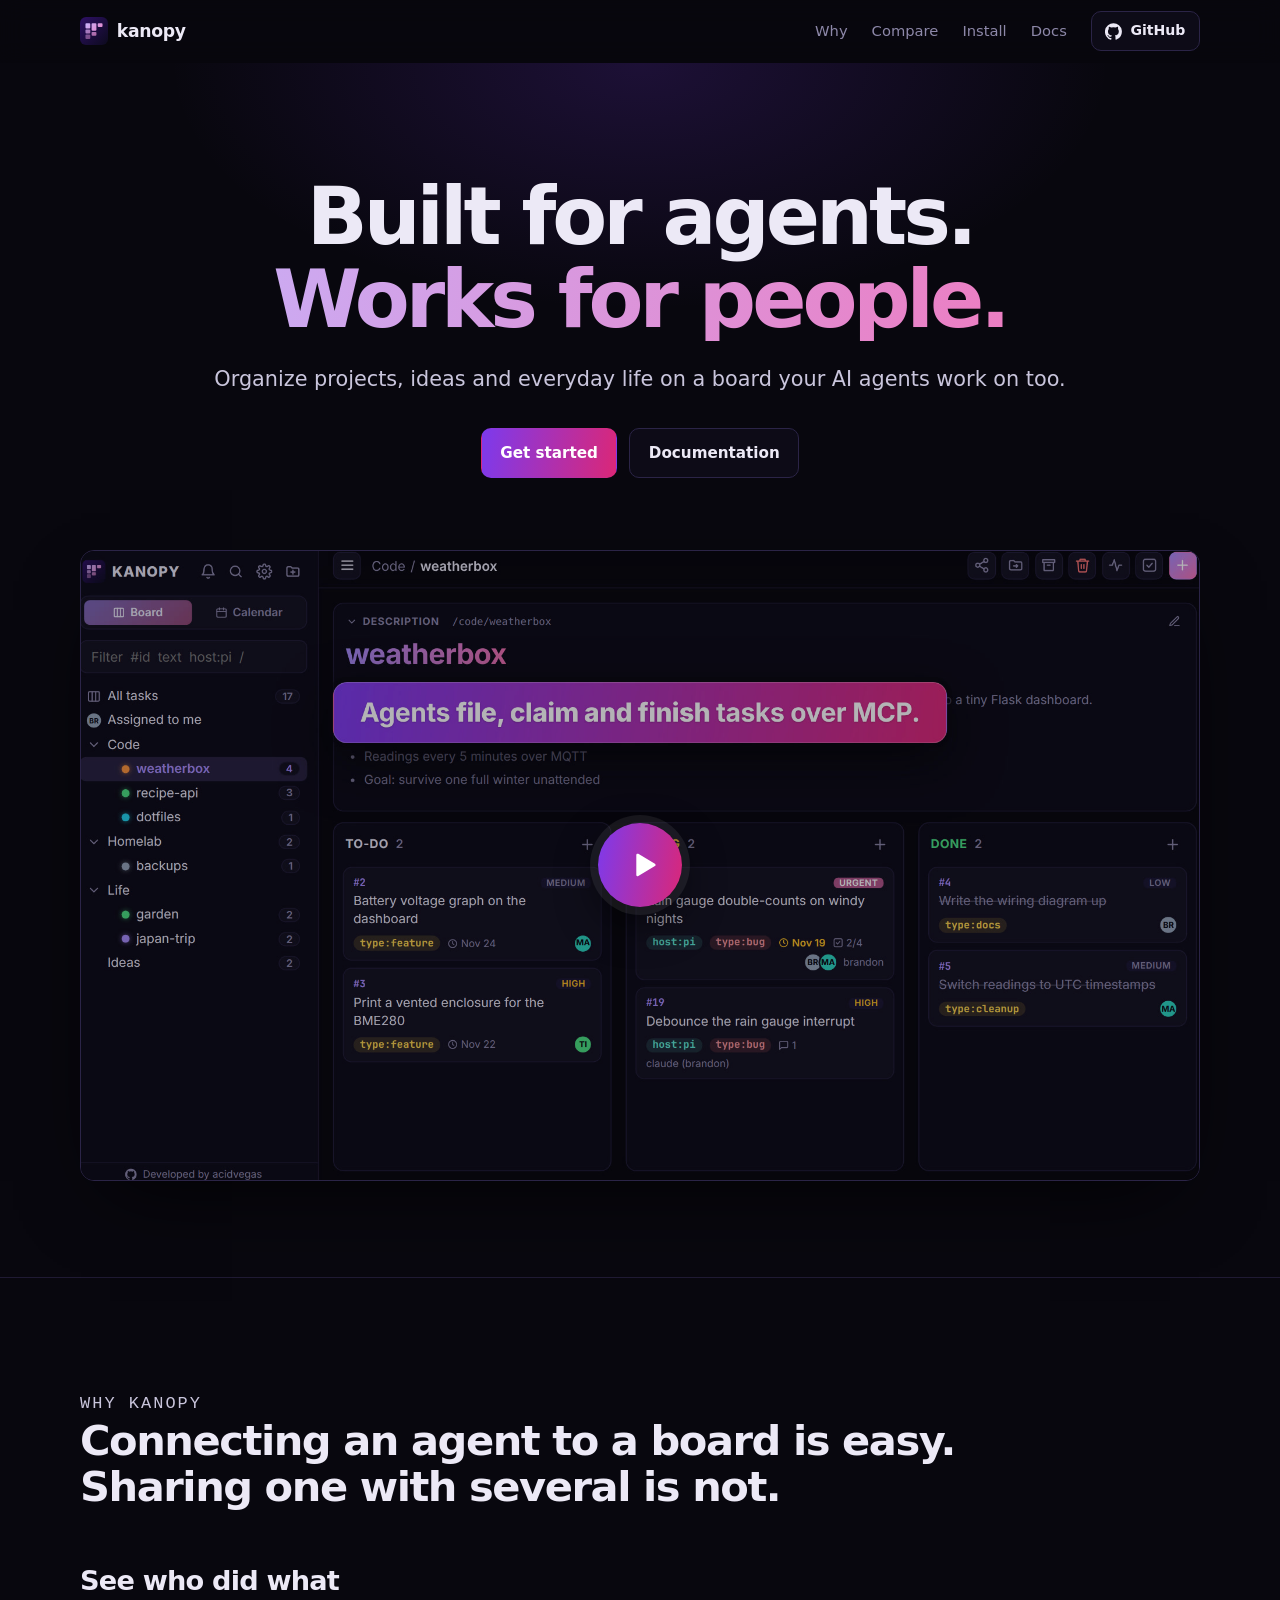
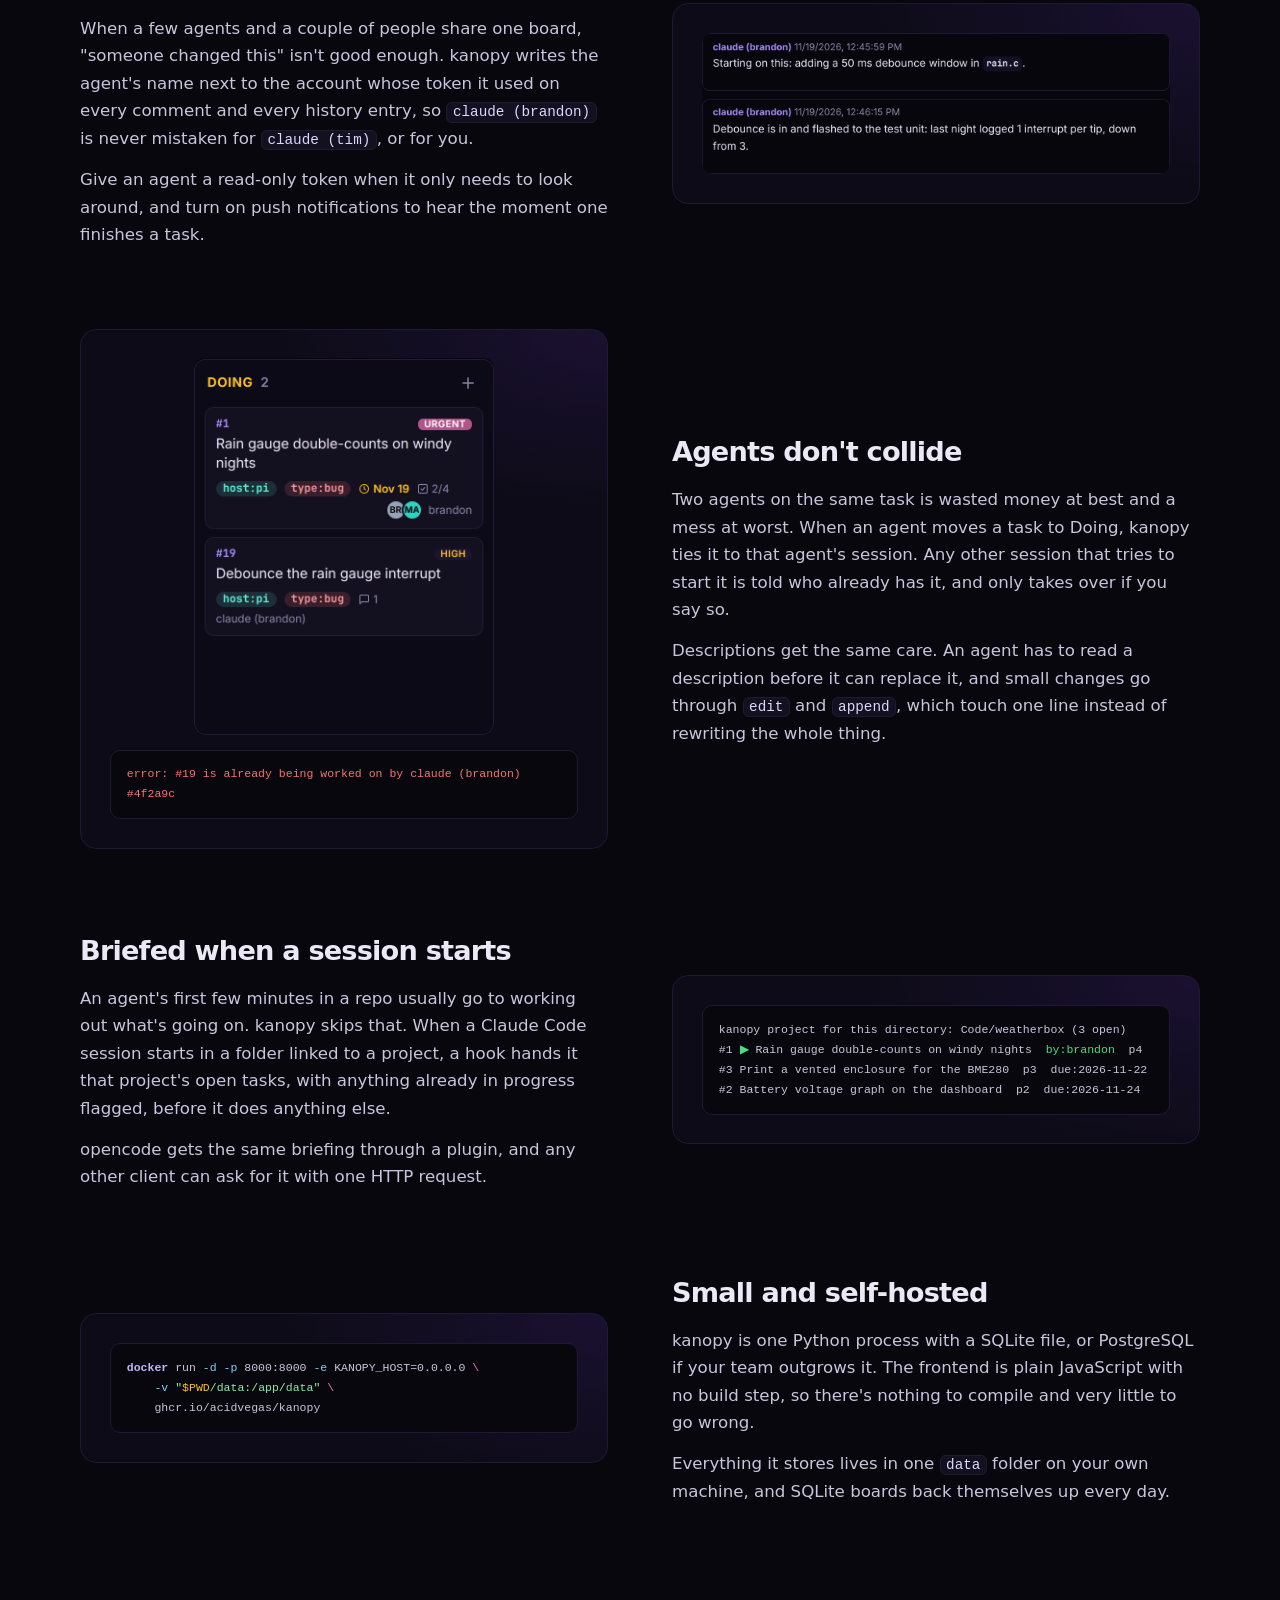
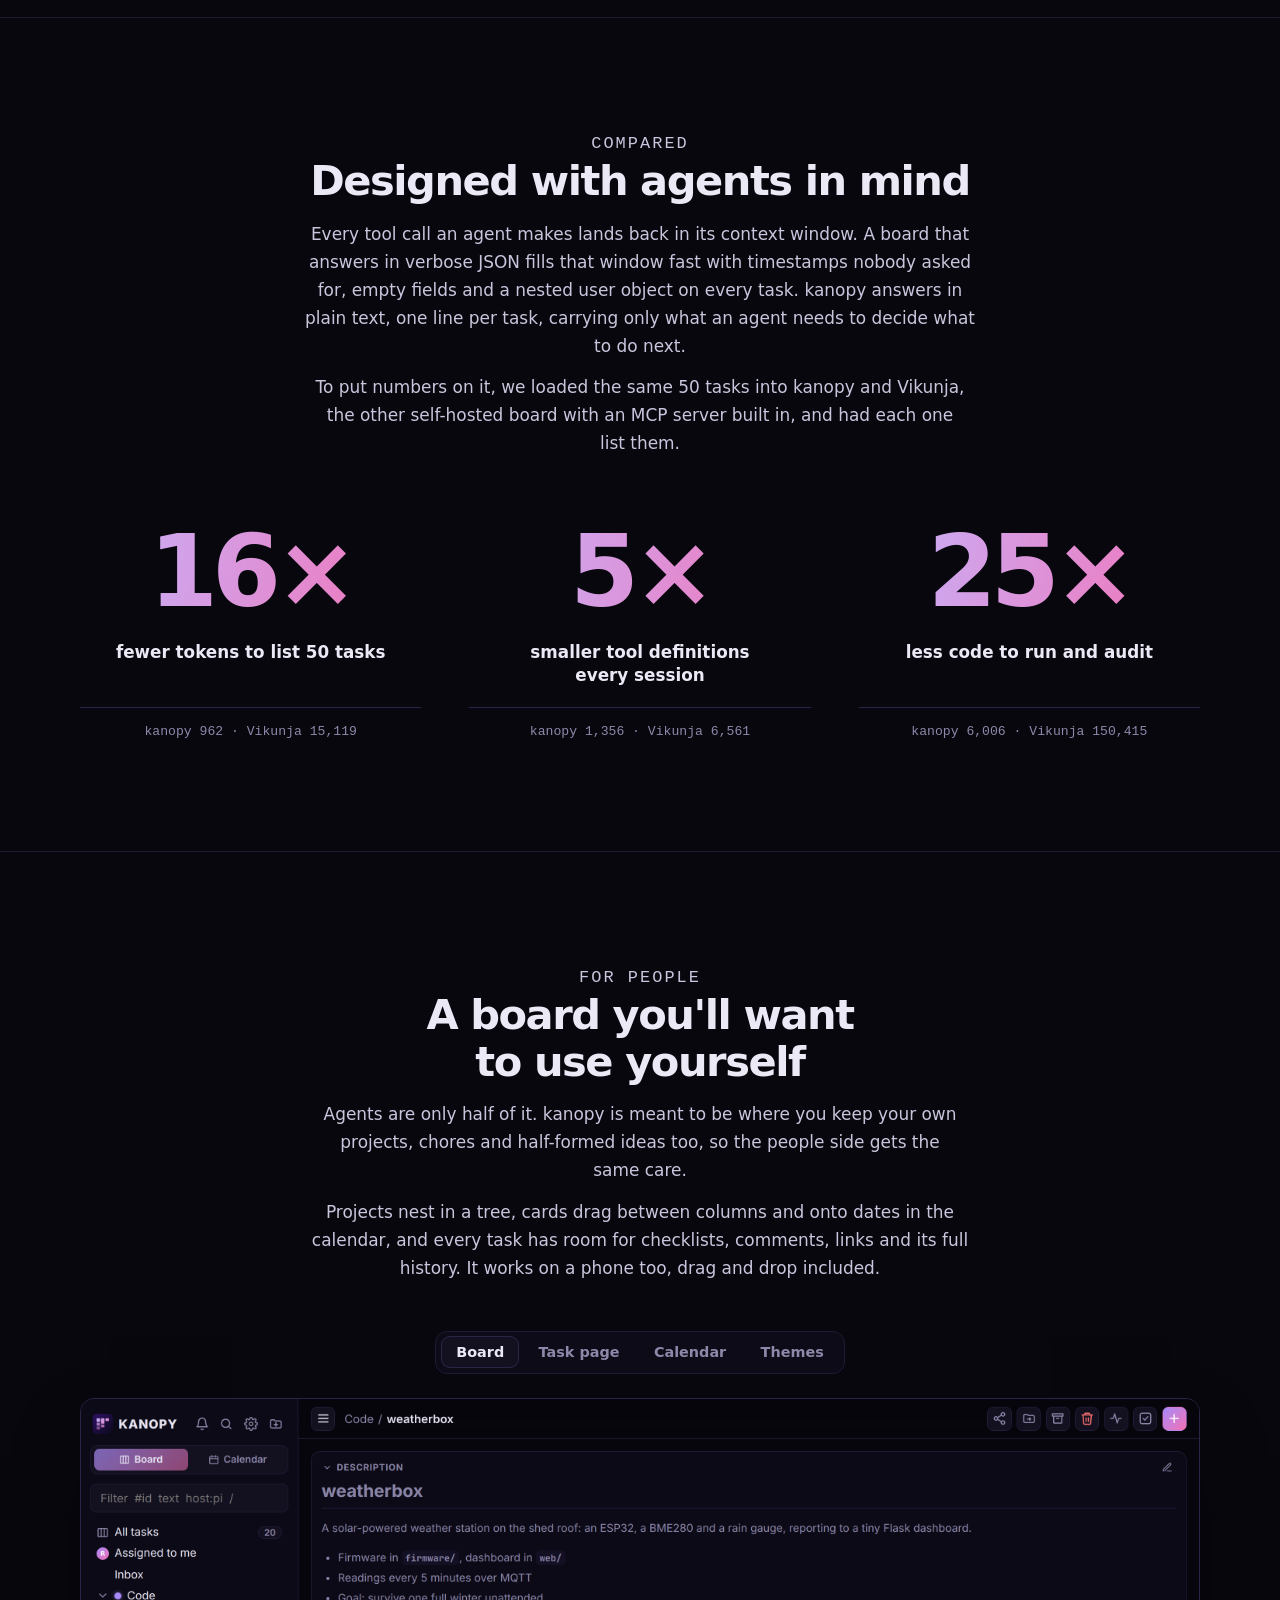
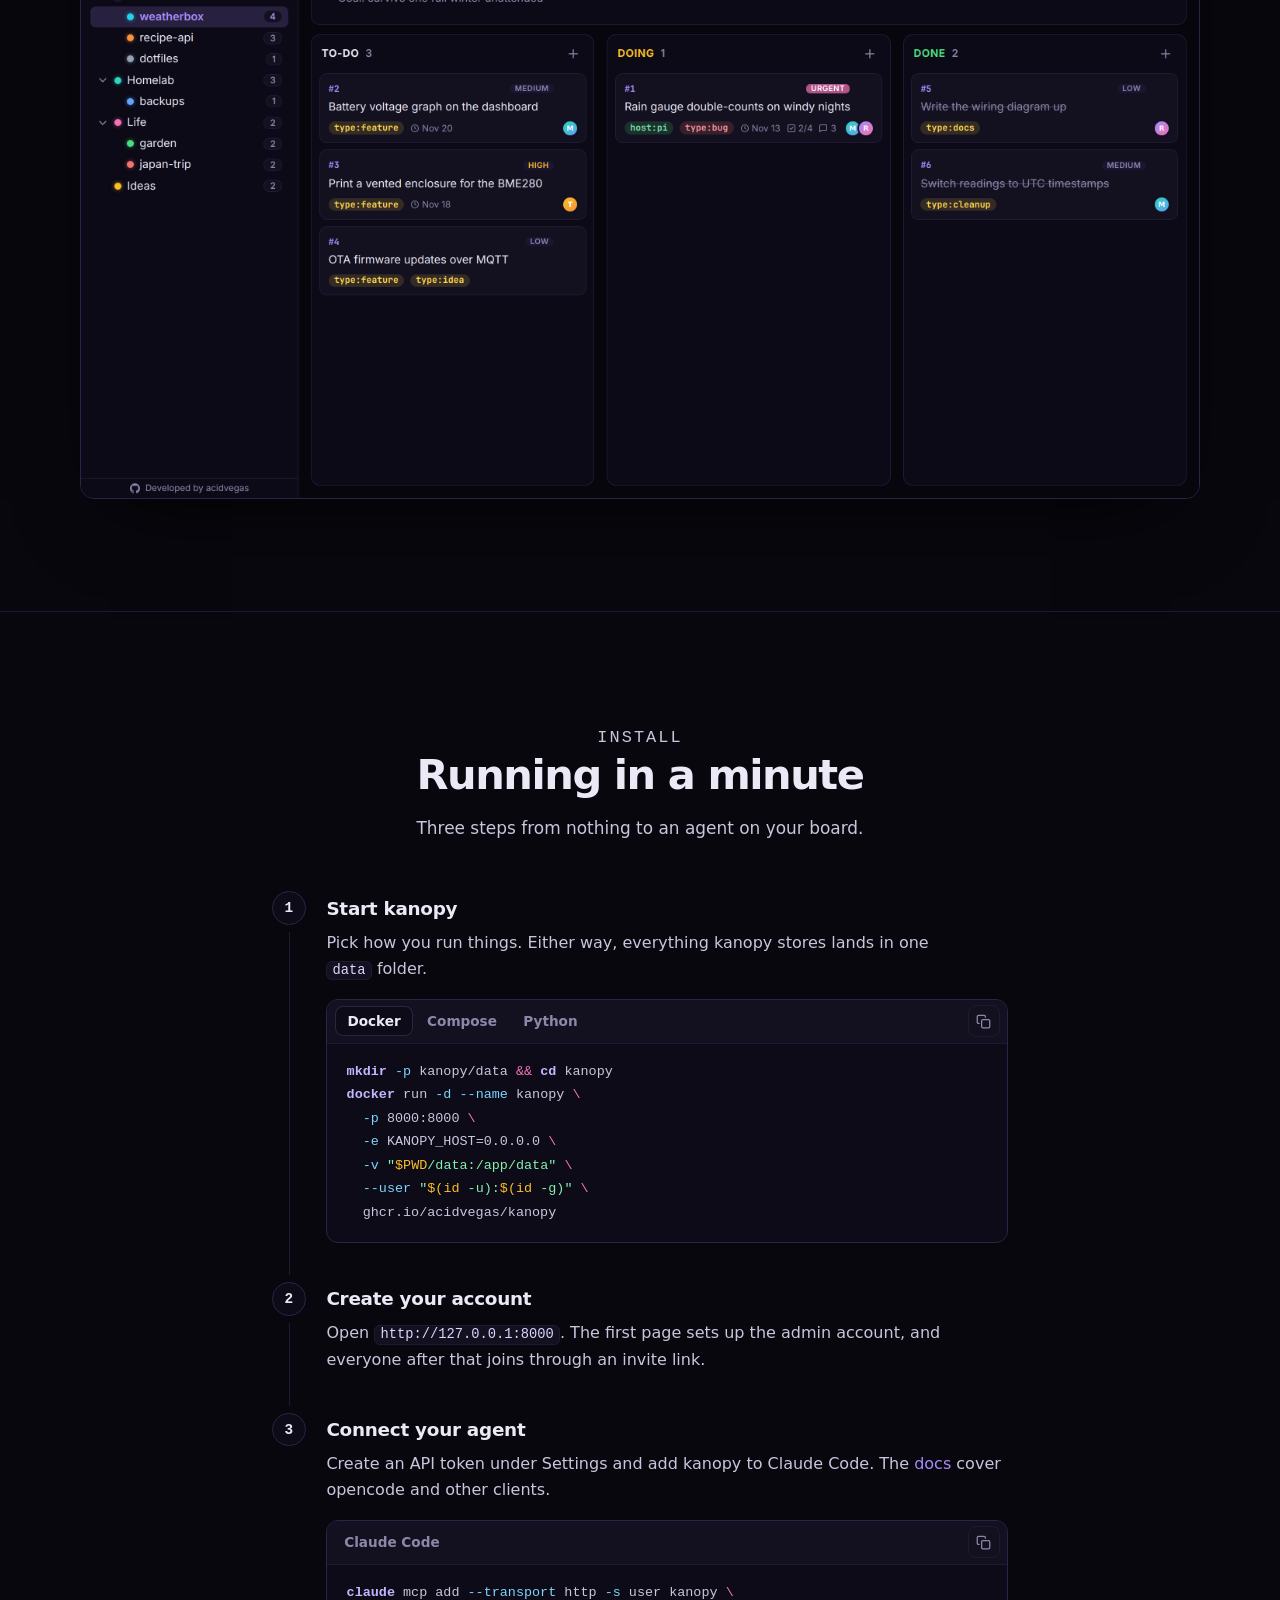
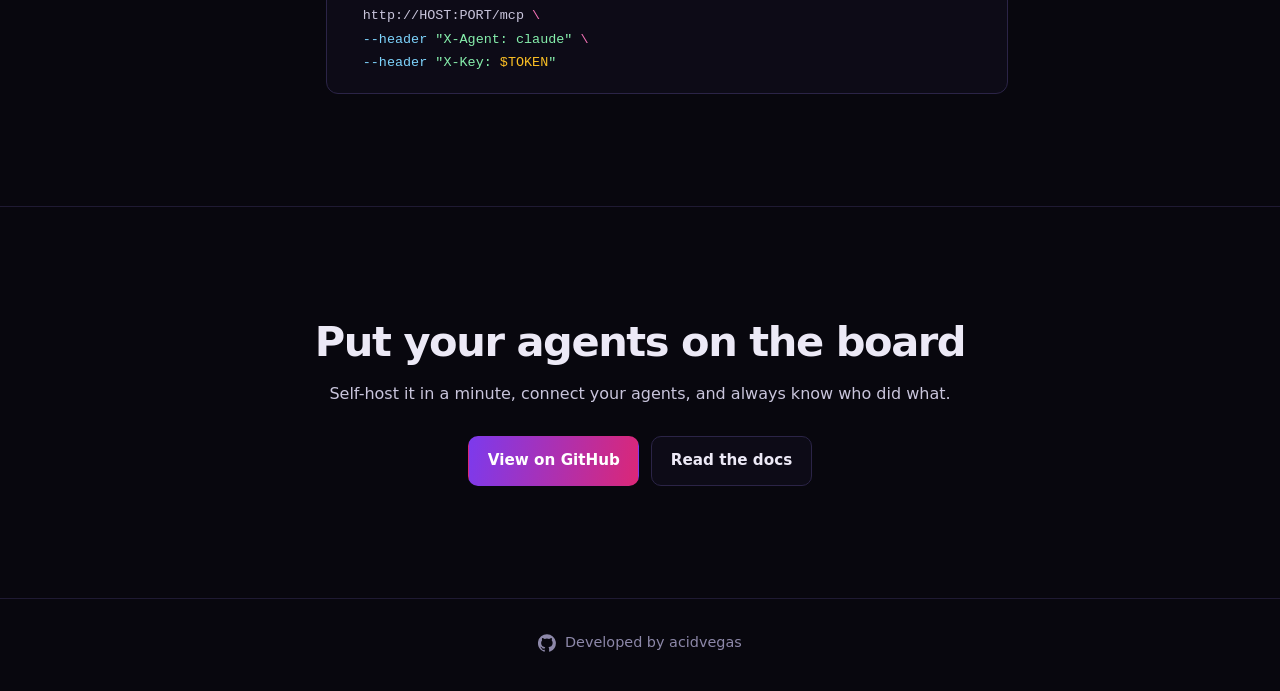
==== commit 6b7ce4d1: "Docs from the current README; tool definitions now 1,356 tokens" ====
--- a/index.html
+++ b/index.html
@@ -121,7 +121,7 @@
 			<div class="diet reveal">
 				<div class="mults">
 					<div class="mult"><b class="grad">16×</b><span>fewer tokens to list 50 tasks</span><small>kanopy 962 · Vikunja 15,119</small></div>
-					<div class="mult"><b class="grad">5×</b><span>smaller tool definitions every session</span><small>kanopy 1,341 · Vikunja 6,561</small></div>
+					<div class="mult"><b class="grad">5×</b><span>smaller tool definitions every session</span><small>kanopy 1,356 · Vikunja 6,561</small></div>
 					<div class="mult"><b class="grad">25×</b><span>less code to run and audit</span><small>kanopy 6,006 · Vikunja 150,415</small></div>
 				</div>
 			</div>
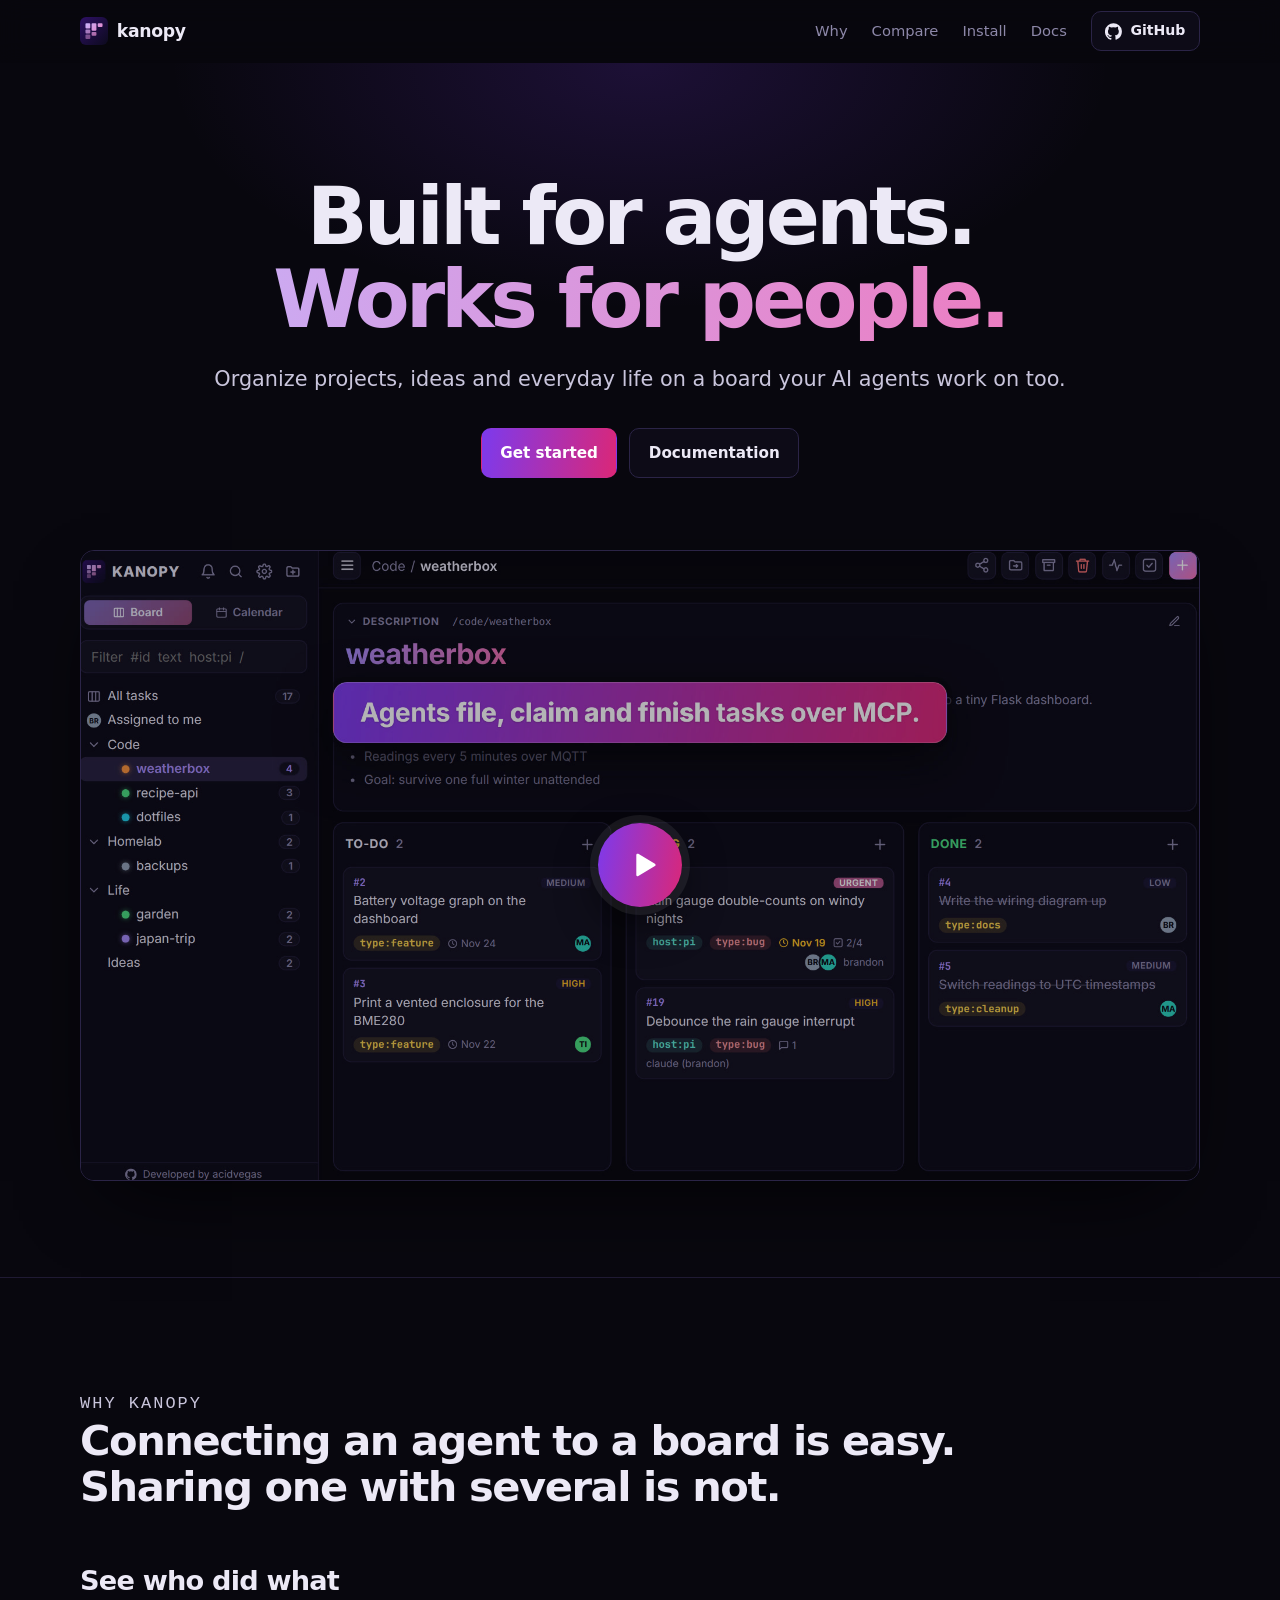
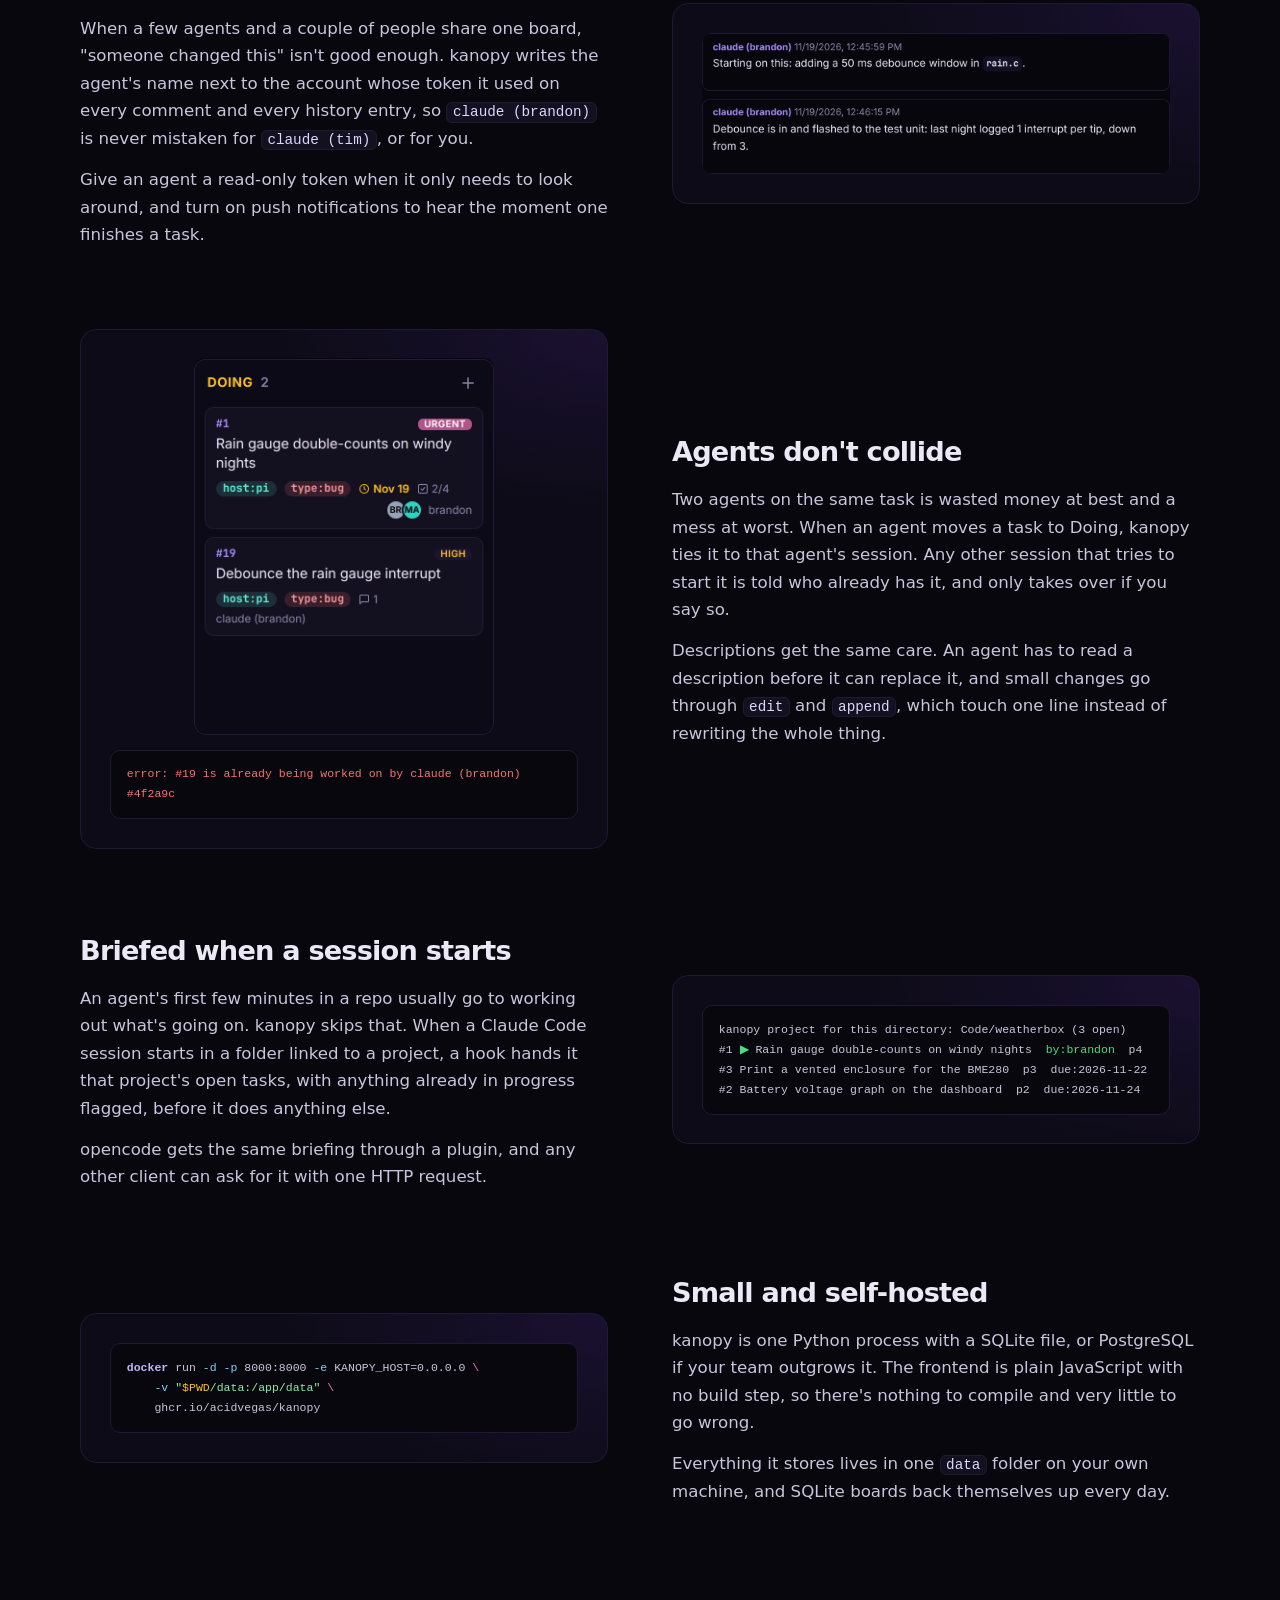
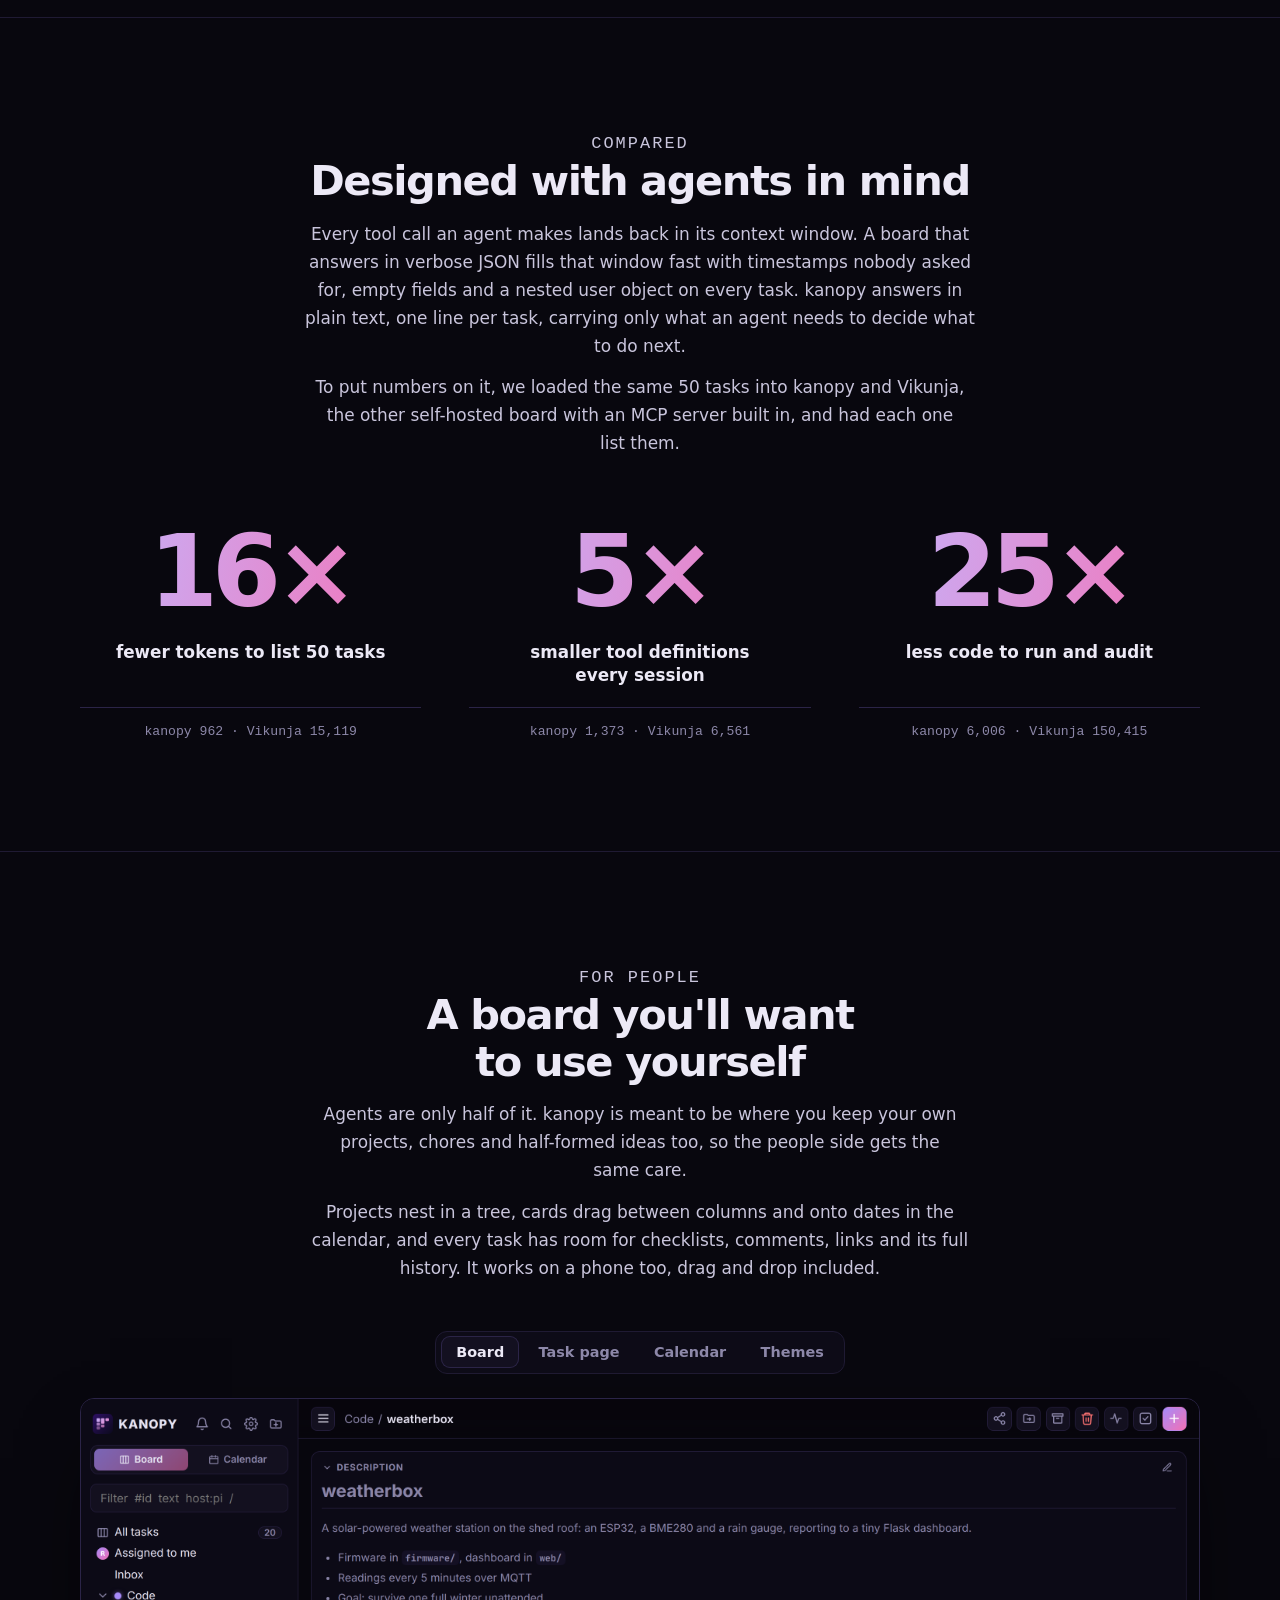
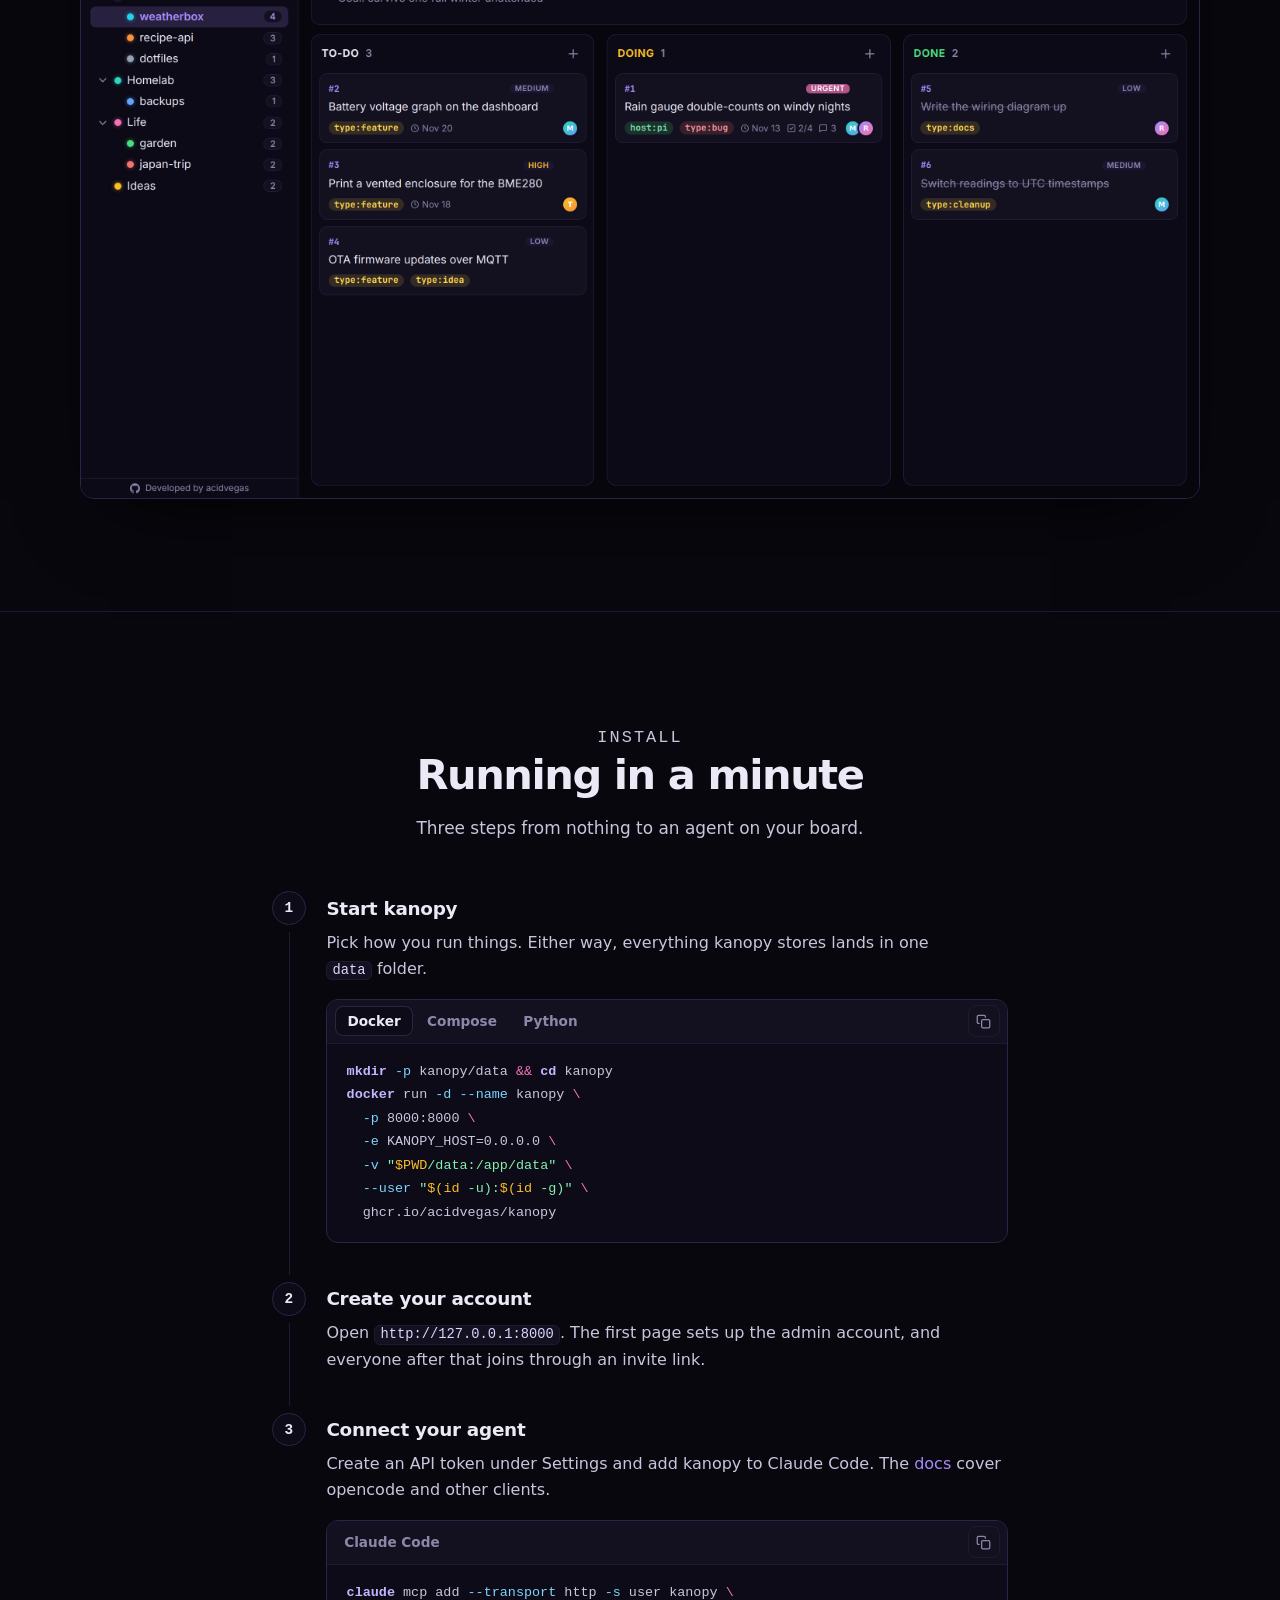
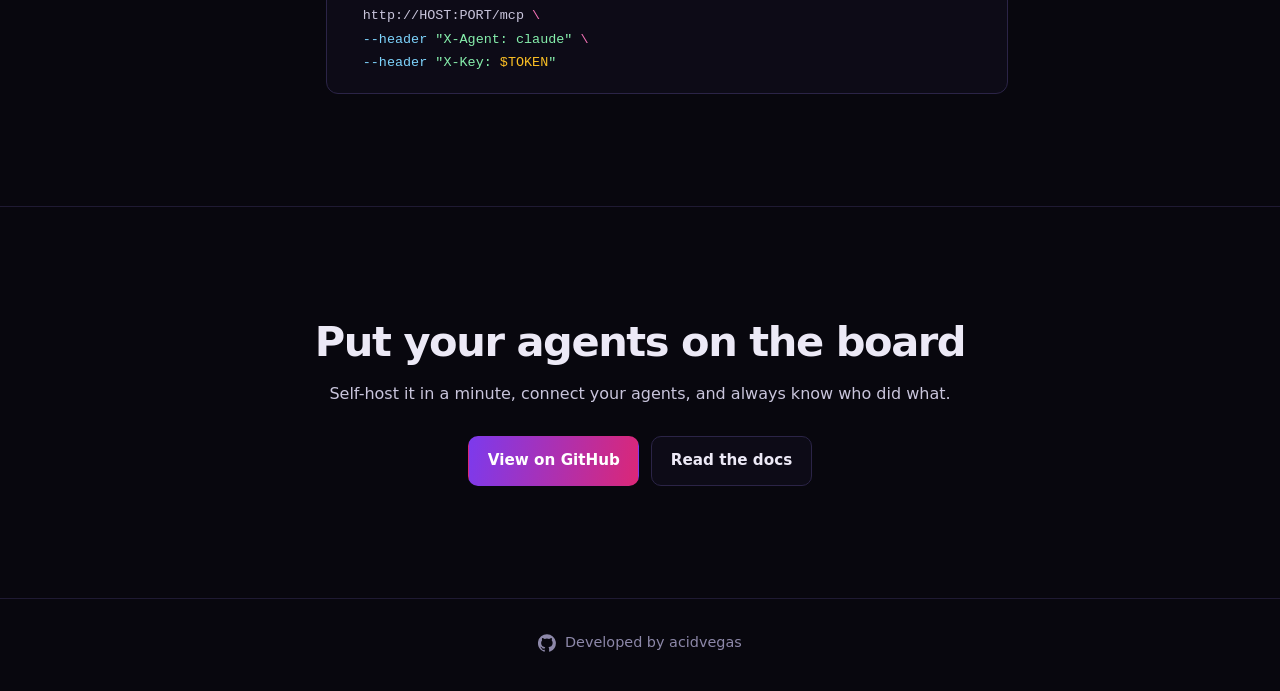
==== commit 37196f3d: "Tool definitions now 1,373 tokens; docs from the current README" ====
--- a/index.html
+++ b/index.html
@@ -121,7 +121,7 @@
 			<div class="diet reveal">
 				<div class="mults">
 					<div class="mult"><b class="grad">16×</b><span>fewer tokens to list 50 tasks</span><small>kanopy 962 · Vikunja 15,119</small></div>
-					<div class="mult"><b class="grad">5×</b><span>smaller tool definitions every session</span><small>kanopy 1,356 · Vikunja 6,561</small></div>
+					<div class="mult"><b class="grad">5×</b><span>smaller tool definitions every session</span><small>kanopy 1,373 · Vikunja 6,561</small></div>
 					<div class="mult"><b class="grad">25×</b><span>less code to run and audit</span><small>kanopy 6,006 · Vikunja 150,415</small></div>
 				</div>
 			</div>
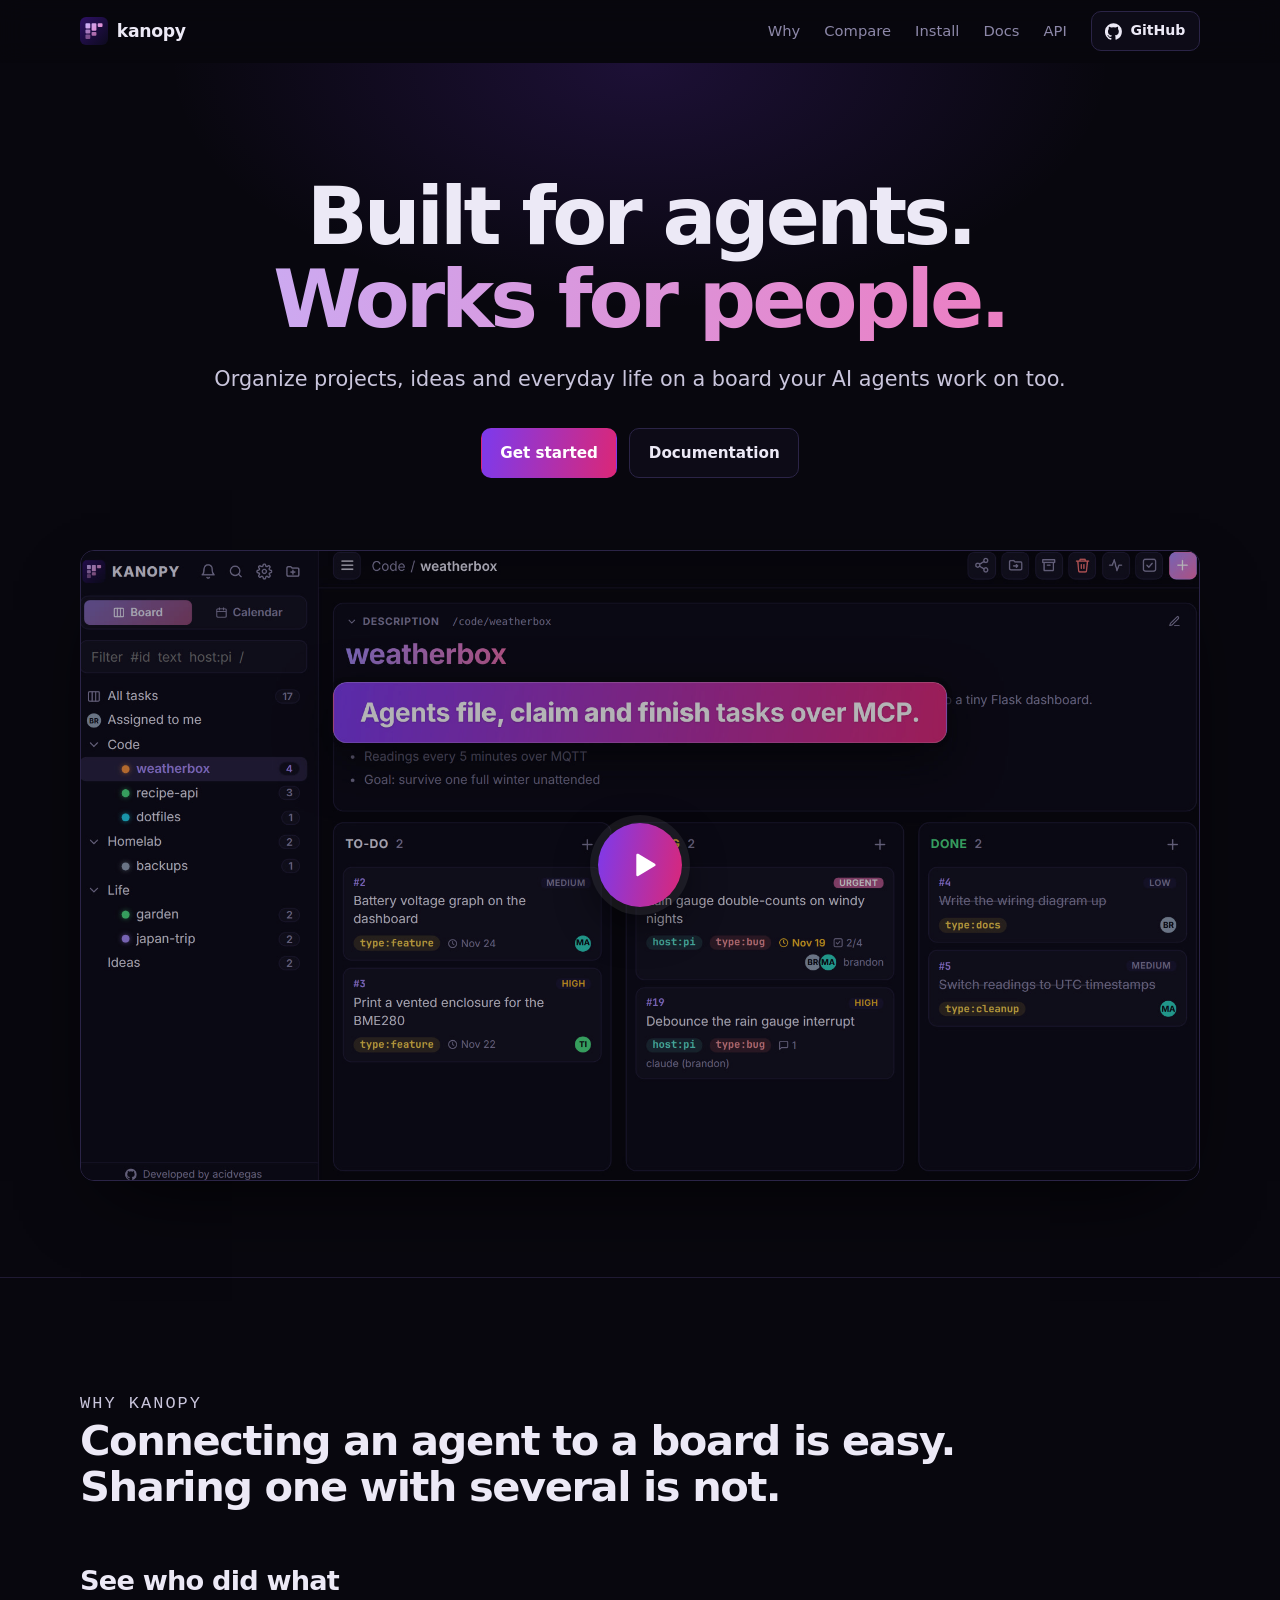
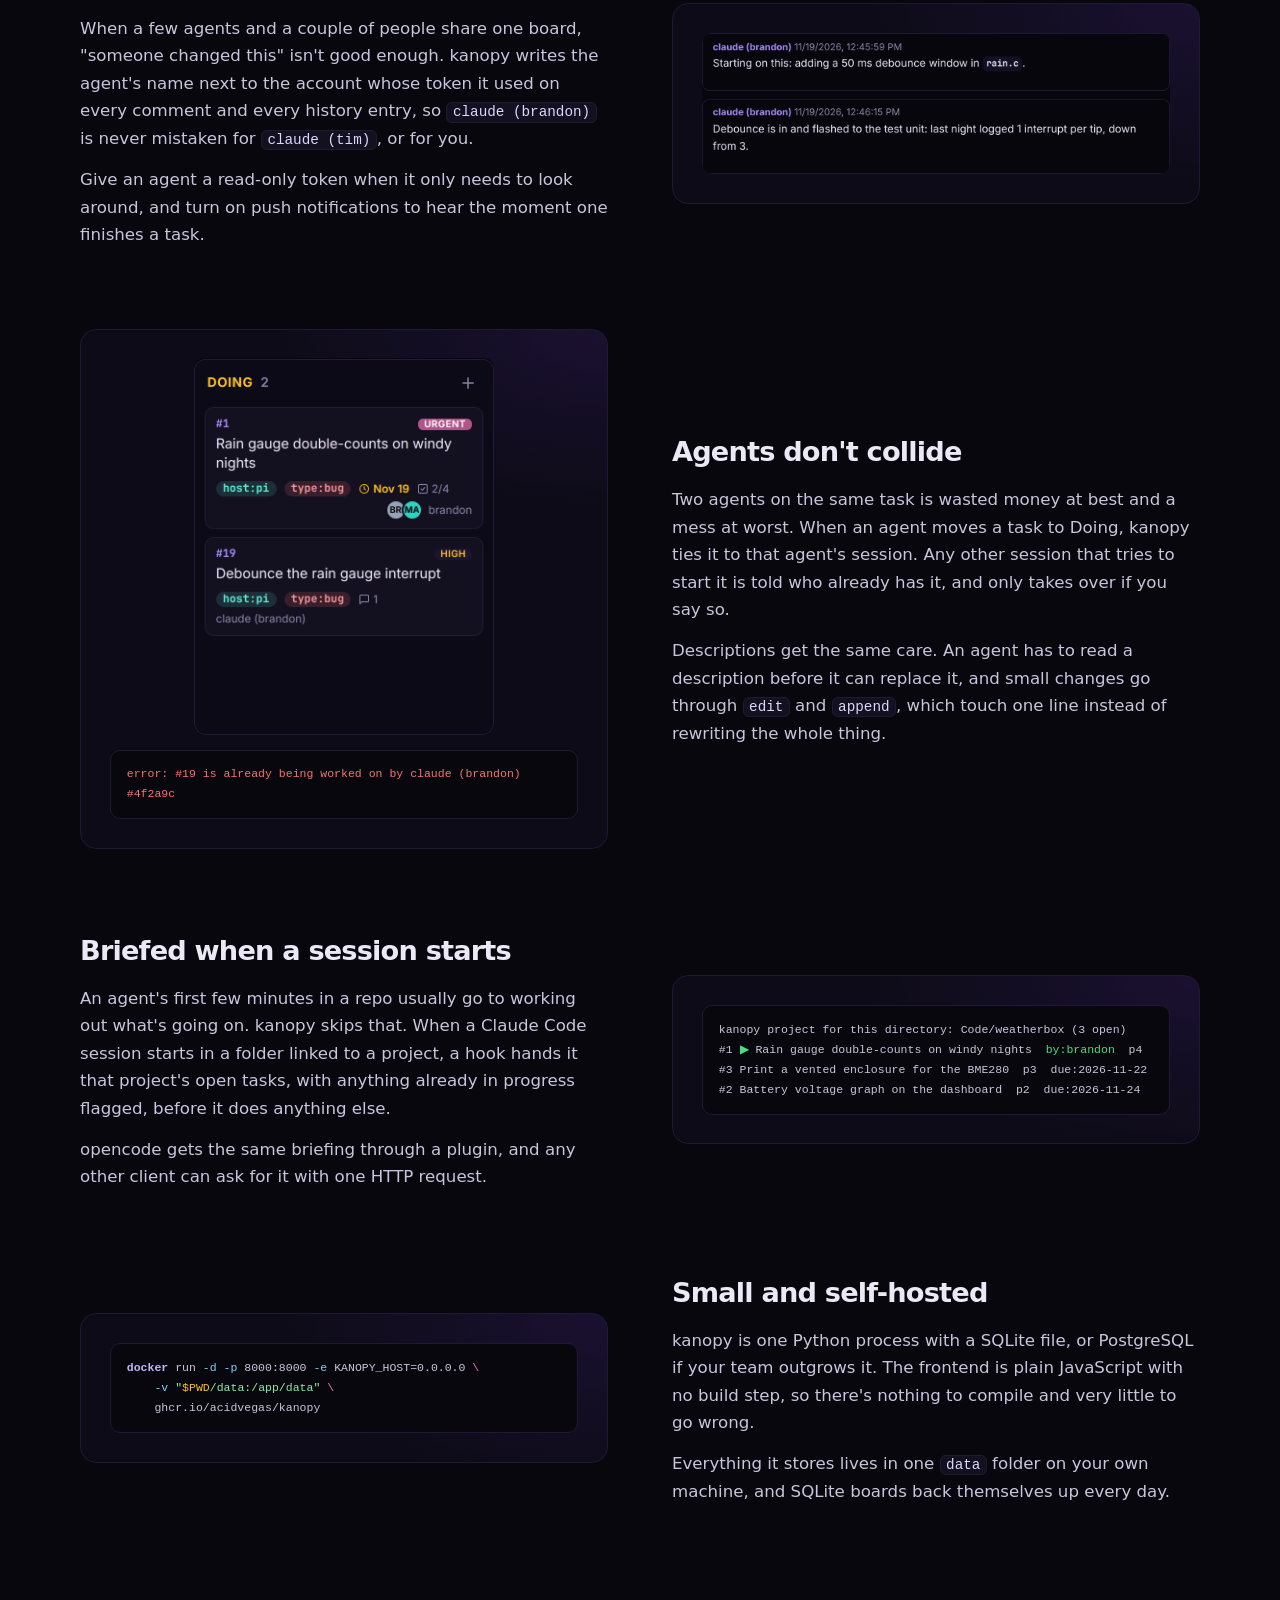
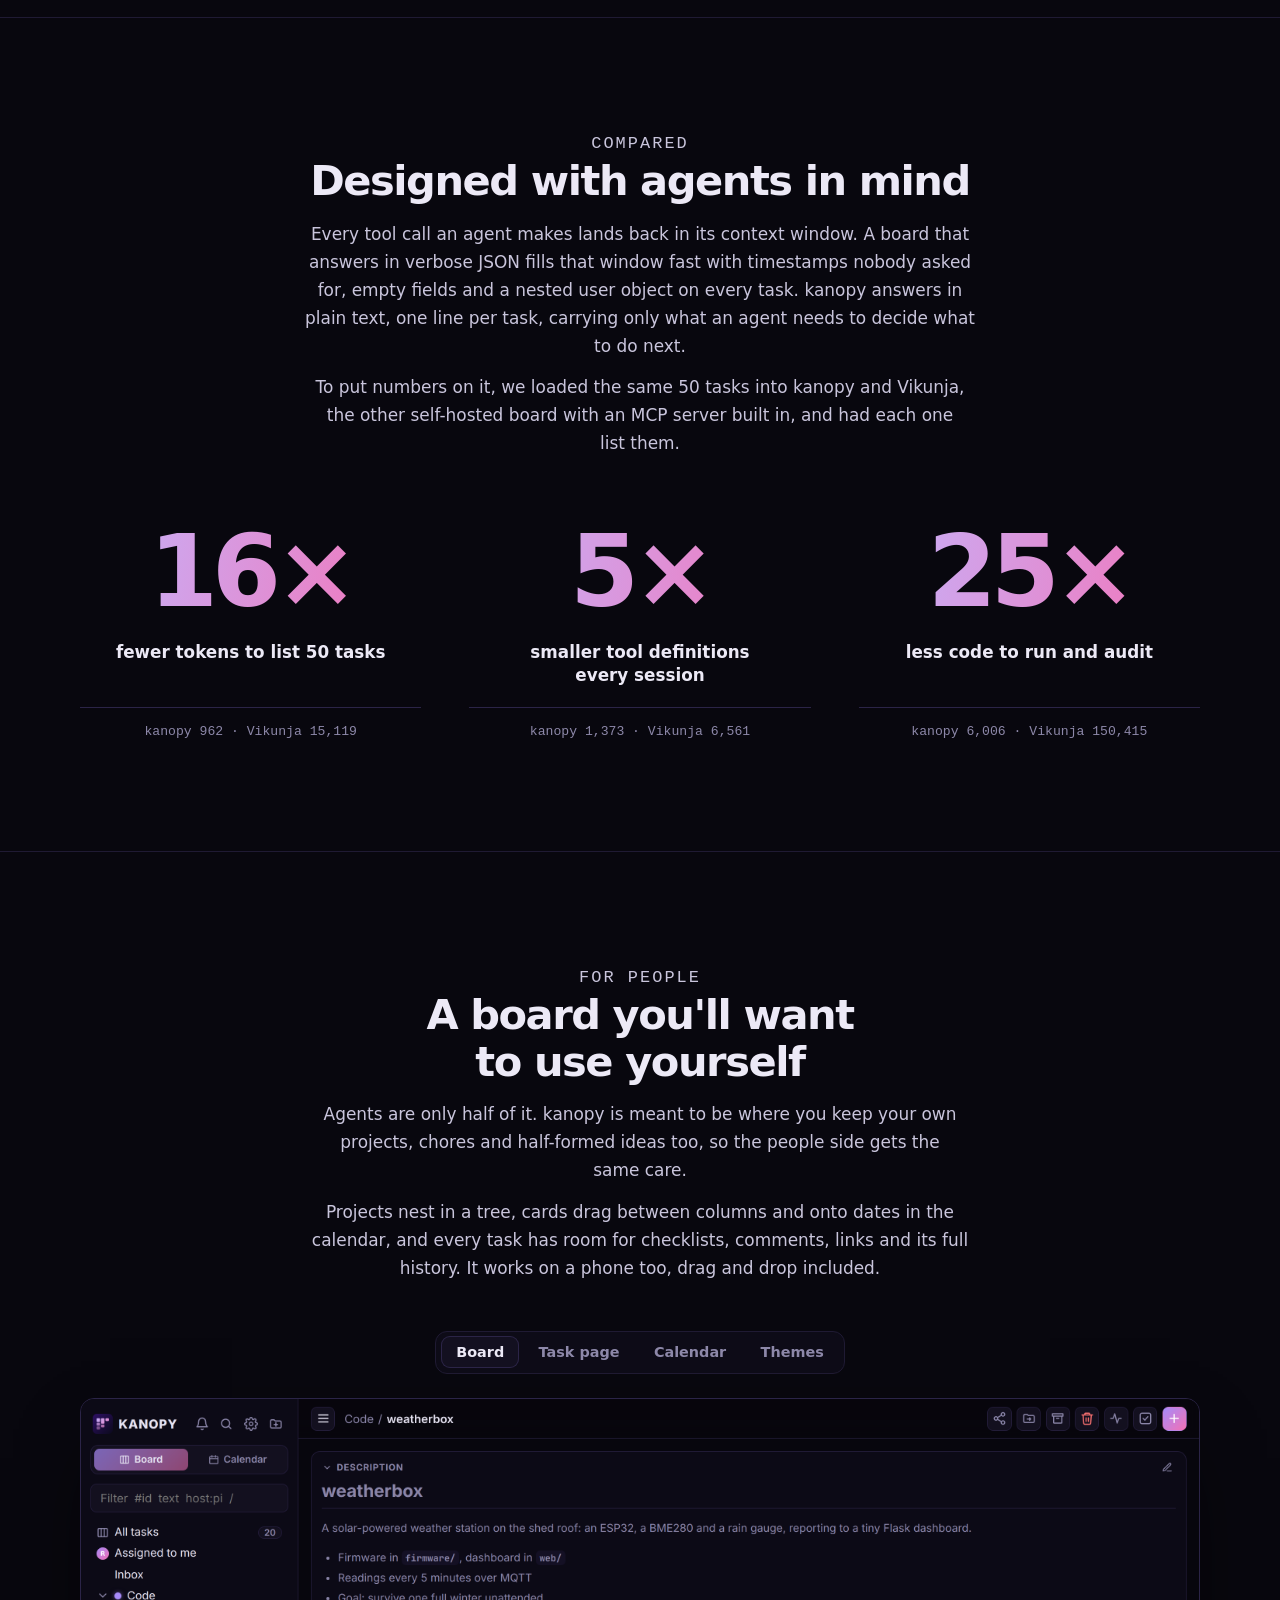
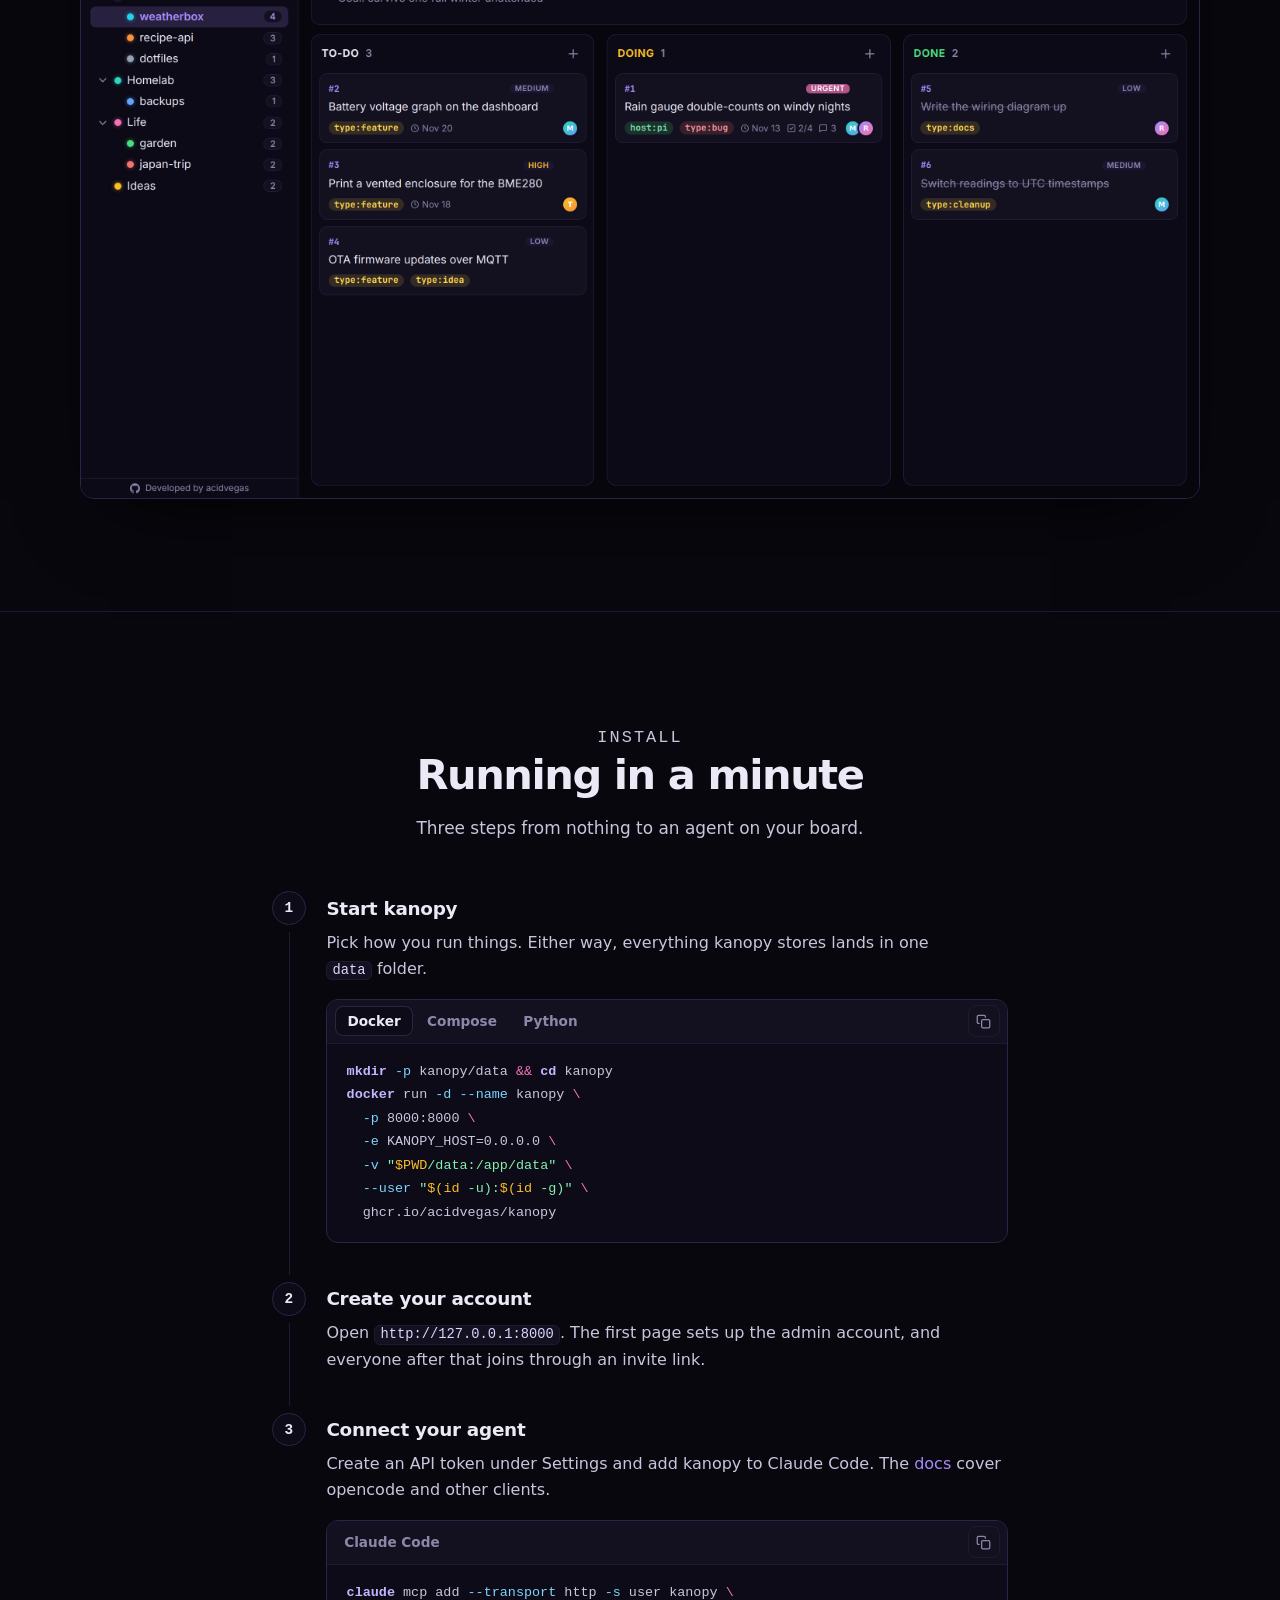
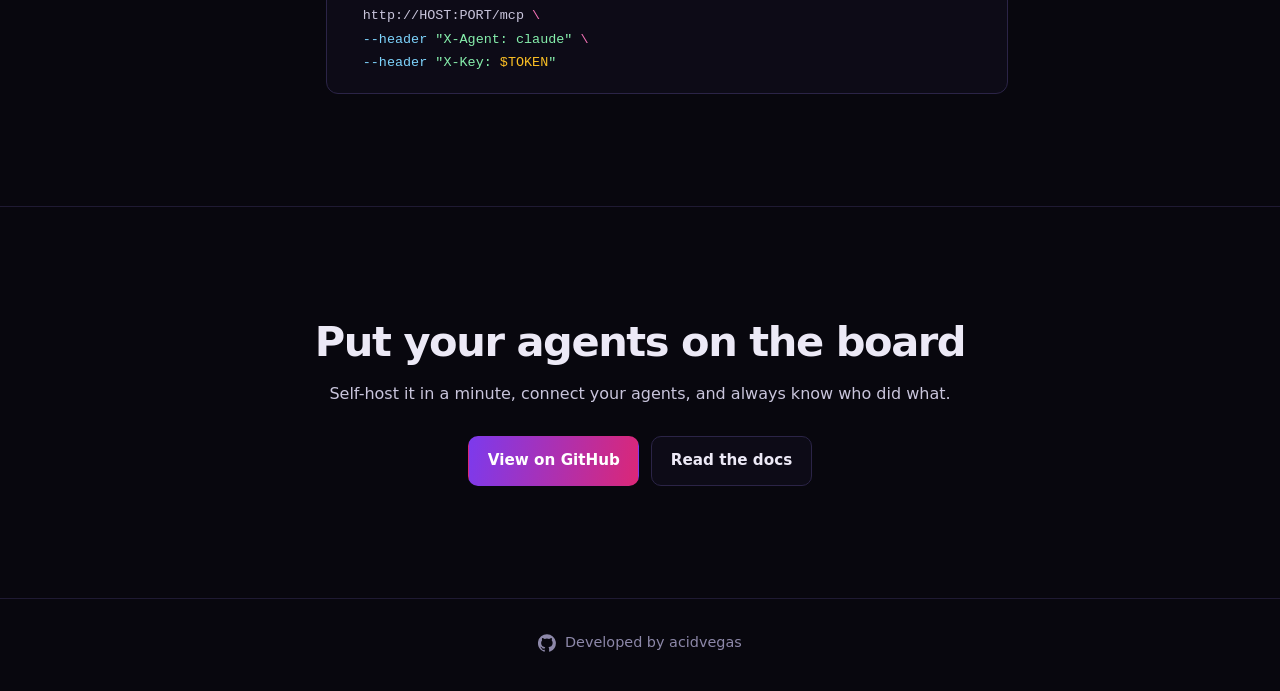
==== commit 7f664462: "API page built from kanopy's openapi.json (_build/api.py), API link in the nav, docs rebuilt from th" ====
--- a/index.html
+++ b/index.html
@@ -29,6 +29,7 @@
 			<a href="#compare">Compare</a>
 			<a href="#install">Install</a>
 			<a href="docs.html">Docs</a>
+			<a href="api.html">API</a>
 		</nav>
 		<a class="btn sm gh" href="https://github.com/acidvegas/kanopy"><svg viewBox="0 0 24 24" fill="currentColor"><path d="M12 .3a12 12 0 0 0-3.8 23.4c.6.1.8-.3.8-.6v-2c-3.3.7-4-1.6-4-1.6-.6-1.4-1.4-1.8-1.4-1.8-1-.7.1-.7.1-.7 1.2.1 1.8 1.2 1.8 1.2 1 1.8 2.8 1.3 3.5 1 0-.8.4-1.3.7-1.6-2.7-.3-5.5-1.3-5.5-5.9 0-1.3.5-2.4 1.2-3.2 0-.3-.5-1.5.2-3.2 0 0 1-.3 3.3 1.2a11.5 11.5 0 0 1 6 0c2.3-1.5 3.3-1.2 3.3-1.2.6 1.7.2 2.9.1 3.2.8.8 1.2 1.9 1.2 3.2 0 4.6-2.8 5.6-5.5 5.9.5.4.8 1.1.8 2.2v3.3c0 .3.2.7.8.6A12 12 0 0 0 12 .3"/></svg>GitHub</a>
 		<button class="menu" type="button" aria-label="Menu"><svg viewBox="0 0 24 24" fill="none" stroke="currentColor" stroke-width="2" stroke-linecap="round"><path d="M4 7h16M4 12h16M4 17h16"/></svg></button>
--- a/assets/style.css
+++ b/assets/style.css
@@ -218,6 +218,15 @@
 .prose summary { cursor: pointer; padding: .85rem 1.1rem; font-weight: 600; }
 .prose details > :not(summary) { margin-inline: 1.1rem; }
 .prose details > :last-child { margin-bottom: 1.1rem; }
+.prose h3 .verb { display: inline-block; min-width: 3.9rem; margin-right: .4rem; padding: .1rem .45rem; border-radius: 6px; font-family: var(--mono); font-size: .72rem; text-align: center; vertical-align: .15em; color: var(--bg); background: var(--accent); }
+.prose h3 .verb.get { background: #4ade80; }
+.prose h3 .verb.post { background: #60a5fa; }
+.prose h3 .verb.patch, .prose h3 .verb.put { background: #fbbf24; }
+.prose h3 .verb.delete { background: #f87171; }
+.prose h3 code { font-size: .92em; background: none; border: 0; padding: 0; color: var(--text); word-break: break-all; }
+.prose .auth, .prose .label { color: var(--muted); font-size: .92rem; }
+.prose .codes { font-size: .92rem; }
+.prose small { color: var(--accent); font-size: .75em; margin-left: .2rem; }
 
 @media (max-width: 900px) {
 	.row { grid-template-columns: minmax(0, 1fr); }
